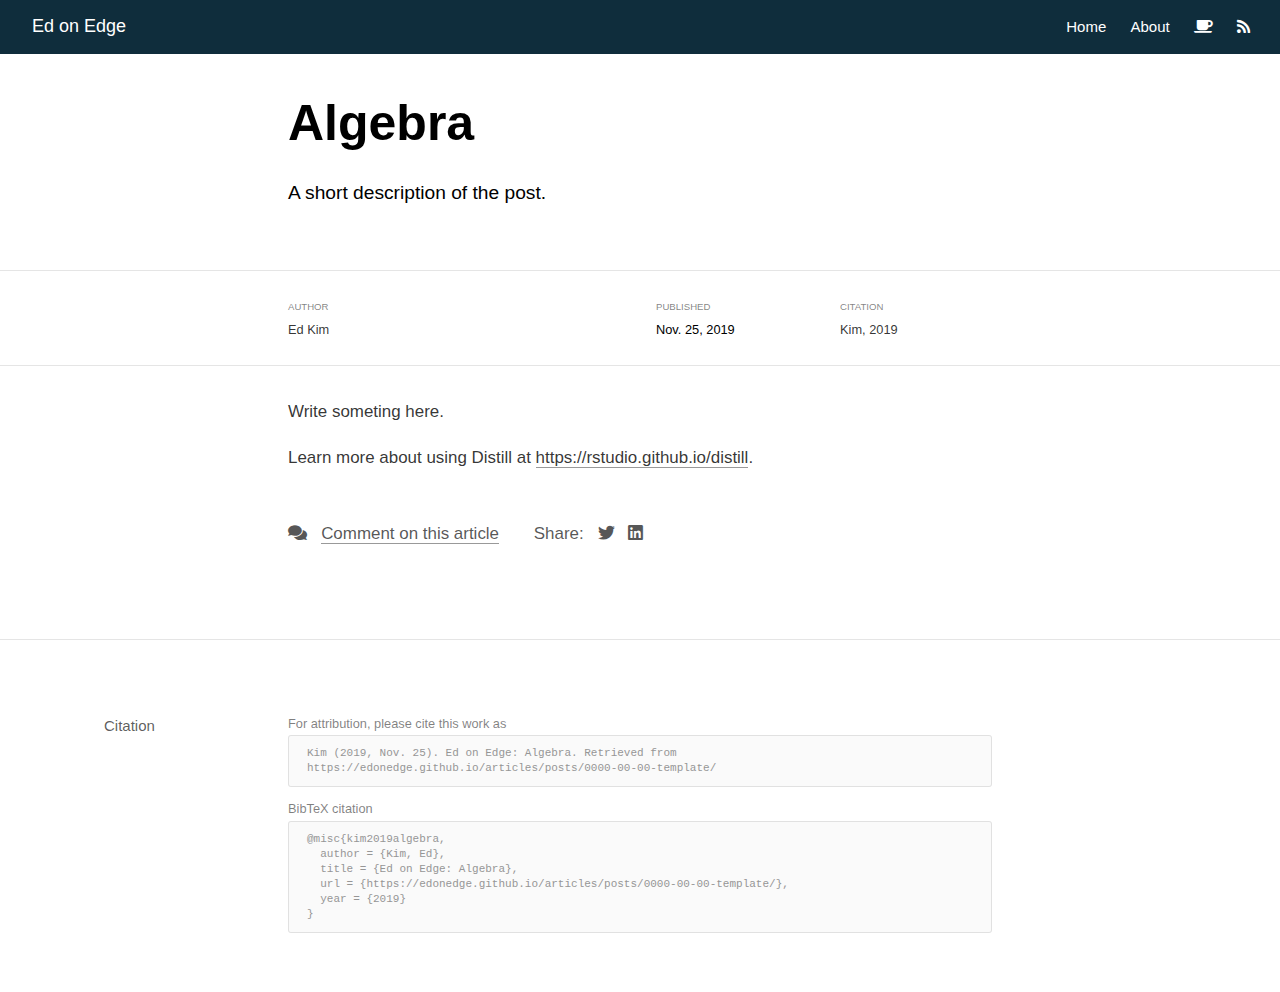
==== docs/posts/0000-00-00-template/index.html @ df7afa2c "initialize" ====
<!DOCTYPE html>

<html xmlns="http://www.w3.org/1999/xhtml" lang="" xml:lang="">

<head>
  <meta charset="utf-8"/>
  <meta name="viewport" content="width=device-width, initial-scale=1"/>
  <meta http-equiv="X-UA-Compatible" content="IE=Edge,chrome=1"/>
  <meta name="generator" content="distill" />

  <style type="text/css">
  /* Hide doc at startup (prevent jankiness while JS renders/transforms) */
  body {
    visibility: hidden;
  }
  </style>

 <!--radix_placeholder_import_source-->
 <!--/radix_placeholder_import_source-->

  <!--radix_placeholder_meta_tags-->
<title>Ed on Edge: Algebra</title>

<meta property="description" itemprop="description" content="A short description of the post."/>

<link rel="canonical" href="https://edonedge.github.io/articles/posts/0000-00-00-template/"/>

<!--  https://schema.org/Article -->
<meta property="article:published" itemprop="datePublished" content="2019-11-25"/>
<meta property="article:created" itemprop="dateCreated" content="2019-11-25"/>
<meta name="article:author" content="Ed Kim"/>

<!--  https://developers.facebook.com/docs/sharing/webmasters#markup -->
<meta property="og:title" content="Ed on Edge: Algebra"/>
<meta property="og:type" content="article"/>
<meta property="og:description" content="A short description of the post."/>
<meta property="og:url" content="https://edonedge.github.io/articles/posts/0000-00-00-template/"/>
<meta property="og:locale" content="en_US"/>
<meta property="og:site_name" content="Ed on Edge"/>

<!--  https://dev.twitter.com/cards/types/summary -->
<meta property="twitter:card" content="summary"/>
<meta property="twitter:title" content="Ed on Edge: Algebra"/>
<meta property="twitter:description" content="A short description of the post."/>
<meta property="twitter:url" content="https://edonedge.github.io/articles/posts/0000-00-00-template/"/>

<!--  https://scholar.google.com/intl/en/scholar/inclusion.html#indexing -->
<meta name="citation_title" content="Ed on Edge: Algebra"/>
<meta name="citation_fulltext_html_url" content="https://edonedge.github.io/articles/posts/0000-00-00-template/"/>
<meta name="citation_online_date" content="2019/11/25"/>
<meta name="citation_publication_date" content="2019/11/25"/>
<meta name="citation_author" content="Ed Kim"/>
<!--/radix_placeholder_meta_tags-->
  <!--radix_placeholder_rmarkdown_metadata-->

<script type="text/json" id="radix-rmarkdown-metadata">
{"type":"list","attributes":{"names":{"type":"character","attributes":{},"value":["title","description","author","date","output","citation_url","canonical_url"]}},"value":[{"type":"character","attributes":{},"value":["Algebra"]},{"type":"character","attributes":{},"value":["A short description of the post."]},{"type":"list","attributes":{},"value":[{"type":"list","attributes":{"names":{"type":"character","attributes":{},"value":["name","url"]}},"value":[{"type":"character","attributes":{},"value":["Ed Kim"]},{"type":"character","attributes":{},"value":["https://edonedge.github.io/"]}]}]},{"type":"character","attributes":{},"value":["11-25-2019"]},{"type":"list","attributes":{"names":{"type":"character","attributes":{},"value":["distill::distill_article"]}},"value":[{"type":"list","attributes":{"names":{"type":"character","attributes":{},"value":["self_contained"]}},"value":[{"type":"logical","attributes":{},"value":[false]}]}]},{"type":"character","attributes":{},"value":["https://edonedge.github.io/articles/posts/0000-00-00-template/"]},{"type":"character","attributes":{},"value":["https://edonedge.github.io/articles/posts/0000-00-00-template/"]}]}
</script>
<!--/radix_placeholder_rmarkdown_metadata-->
  
  <script type="text/json" id="radix-resource-manifest">
  {"type":"character","attributes":{},"value":["template_files/bowser-1.9.3/bowser.min.js","template_files/distill-2.2.21/template.v2.js","template_files/jquery-1.11.3/jquery.min.js","template_files/webcomponents-2.0.0/webcomponents.js"]}
  </script>
  <!--radix_placeholder_navigation_in_header-->

<script type="application/javascript">

  window.headroom_prevent_pin = false;

  window.document.addEventListener("DOMContentLoaded", function (event) {

    // initialize headroom for banner
    var header = $('header').get(0);
    var headerHeight = header.offsetHeight;
    var headroom = new Headroom(header, {
      onPin : function() {
        if (window.headroom_prevent_pin) {
          window.headroom_prevent_pin = false;
          headroom.unpin();
        }
      }
    });
    headroom.init();
    if(window.location.hash)
      headroom.unpin();
    $(header).addClass('headroom--transition');

    // offset scroll location for banner on hash change
    // (see: https://github.com/WickyNilliams/headroom.js/issues/38)
    window.addEventListener("hashchange", function(event) {
      window.scrollTo(0, window.pageYOffset - (headerHeight + 25));
    });

    // responsive menu
    $('.distill-site-header').each(function(i, val) {
      var topnav = $(this);
      var toggle = topnav.find('.nav-toggle');
      toggle.on('click', function() {
        topnav.toggleClass('responsive');
      });
    });

    // nav dropdowns
    $('.nav-dropbtn').click(function(e) {
      $(this).next('.nav-dropdown-content').toggleClass('nav-dropdown-active');
      $(this).parent().siblings('.nav-dropdown')
         .children('.nav-dropdown-content').removeClass('nav-dropdown-active');
    });
    $("body").click(function(e){
      $('.nav-dropdown-content').removeClass('nav-dropdown-active');
    });
    $(".nav-dropdown").click(function(e){
      e.stopPropagation();
    });
  });
</script>

<style type="text/css">

/* Theme (user-documented overrideables for nav appearance) */

.distill-site-nav {
  color: rgba(255, 255, 255, 0.8);
  background-color: #455a64;
  font-size: 15px;
  font-weight: 300;
}

.distill-site-nav a {
  color: inherit;
  text-decoration: none;
}

.distill-site-nav a:hover {
  color: white;
}

@media print {
  .distill-site-nav {
    display: none;
  }
}

.distill-site-header {

}

.distill-site-footer {

}


/* Site Header */

.distill-site-header {
  width: 100%;
  box-sizing: border-box;
  z-index: 3;
}

.distill-site-header .nav-left {
  display: inline-block;
  margin-left: 8px;
}

@media screen and (max-width: 768px) {
  .distill-site-header .nav-left {
    margin-left: 0;
  }
}


.distill-site-header .nav-right {
  float: right;
  margin-right: 8px;
}

.distill-site-header a,
.distill-site-header .title {
  display: inline-block;
  text-align: center;
  padding: 14px 10px 14px 10px;
}

.distill-site-header .title {
  font-size: 18px;
}

.distill-site-header .logo {
  padding: 0;
}

.distill-site-header .logo img {
  display: none;
  max-height: 20px;
  width: auto;
  margin-bottom: -4px;
}

.distill-site-header .nav-image img {
  max-height: 18px;
  width: auto;
  display: inline-block;
  margin-bottom: -3px;
}



@media screen and (min-width: 1000px) {
  .distill-site-header .logo img {
    display: inline-block;
  }
  .distill-site-header .nav-left {
    margin-left: 20px;
  }
  .distill-site-header .nav-right {
    margin-right: 20px;
  }
  .distill-site-header .title {
    padding-left: 12px;
  }
}


.distill-site-header .nav-toggle {
  display: none;
}

.nav-dropdown {
  display: inline-block;
  position: relative;
}

.nav-dropdown .nav-dropbtn {
  border: none;
  outline: none;
  color: rgba(255, 255, 255, 0.8);
  padding: 16px 10px;
  background-color: transparent;
  font-family: inherit;
  font-size: inherit;
  font-weight: inherit;
  margin: 0;
  margin-top: 1px;
  z-index: 2;
}

.nav-dropdown-content {
  display: none;
  position: absolute;
  background-color: white;
  min-width: 200px;
  border: 1px solid rgba(0,0,0,0.15);
  border-radius: 4px;
  box-shadow: 0px 8px 16px 0px rgba(0,0,0,0.1);
  z-index: 1;
  margin-top: 2px;
  white-space: nowrap;
  padding-top: 4px;
  padding-bottom: 4px;
}

.nav-dropdown-content hr {
  margin-top: 4px;
  margin-bottom: 4px;
  border: none;
  border-bottom: 1px solid rgba(0, 0, 0, 0.1);
}

.nav-dropdown-active {
  display: block;
}

.nav-dropdown-content a, .nav-dropdown-content .nav-dropdown-header {
  color: black;
  padding: 6px 24px;
  text-decoration: none;
  display: block;
  text-align: left;
}

.nav-dropdown-content .nav-dropdown-header {
  display: block;
  padding: 5px 24px;
  padding-bottom: 0;
  text-transform: uppercase;
  font-size: 14px;
  color: #999999;
  white-space: nowrap;
}

.nav-dropdown:hover .nav-dropbtn {
  color: white;
}

.nav-dropdown-content a:hover {
  background-color: #ddd;
  color: black;
}

.nav-right .nav-dropdown-content {
  margin-left: -45%;
  right: 0;
}

@media screen and (max-width: 768px) {
  .distill-site-header a, .distill-site-header .nav-dropdown  {display: none;}
  .distill-site-header a.nav-toggle {
    float: right;
    display: block;
  }
  .distill-site-header .title {
    margin-left: 0;
  }
  .distill-site-header .nav-right {
    margin-right: 0;
  }
  .distill-site-header {
    overflow: hidden;
  }
  .nav-right .nav-dropdown-content {
    margin-left: 0;
  }
}


@media screen and (max-width: 768px) {
  .distill-site-header.responsive {position: relative;}
  .distill-site-header.responsive a.nav-toggle {
    position: absolute;
    right: 0;
    top: 0;
  }
  .distill-site-header.responsive a,
  .distill-site-header.responsive .nav-dropdown {
    display: block;
    text-align: left;
  }
  .distill-site-header.responsive .nav-left,
  .distill-site-header.responsive .nav-right {
    width: 100%;
  }
  .distill-site-header.responsive .nav-dropdown {float: none;}
  .distill-site-header.responsive .nav-dropdown-content {position: relative;}
  .distill-site-header.responsive .nav-dropdown .nav-dropbtn {
    display: block;
    width: 100%;
    text-align: left;
  }
}

/* Site Footer */

.distill-site-footer {
  width: 100%;
  overflow: hidden;
  box-sizing: border-box;
  z-index: 3;
  margin-top: 30px;
  padding-top: 30px;
  padding-bottom: 30px;
  text-align: center;
}

/* Headroom */

d-title {
  padding-top: 6rem;
}

@media print {
  d-title {
    padding-top: 4rem;
  }
}

.headroom {
  z-index: 1000;
  position: fixed;
  top: 0;
  left: 0;
  right: 0;
}

.headroom--transition {
  transition: all .4s ease-in-out;
}

.headroom--unpinned {
  top: -100px;
}

.headroom--pinned {
  top: 0;
}

</style>

<link href="../../site_libs/font-awesome-5.1.0/css/all.css" rel="stylesheet"/>
<link href="../../site_libs/font-awesome-5.1.0/css/v4-shims.css" rel="stylesheet"/>
<script src="../../site_libs/headroom-0.9.4/headroom.min.js"></script>
<!--/radix_placeholder_navigation_in_header-->
  <!--radix_placeholder_distill-->

<style type="text/css">

body {
  background-color: white;
}

.pandoc-table {
  width: 100%;
}

.pandoc-table>caption {
  margin-bottom: 10px;
}

.pandoc-table th:not([align]) {
  text-align: left;
}

.pagedtable-footer {
  font-size: 15px;
}

.html-widget {
  margin-bottom: 2.0em;
}

.l-screen-inset {
  padding-right: 16px;
}

.l-screen .caption {
  margin-left: 10px;
}

.shaded {
  background: rgb(247, 247, 247);
  padding-top: 20px;
  padding-bottom: 20px;
  border-top: 1px solid rgba(0, 0, 0, 0.1);
  border-bottom: 1px solid rgba(0, 0, 0, 0.1);
}

.shaded .html-widget {
  margin-bottom: 0;
  border: 1px solid rgba(0, 0, 0, 0.1);
}

.shaded .shaded-content {
  background: white;
}

.text-output {
  margin-top: 0;
  line-height: 1.5em;
}

.hidden {
  display: none !important;
}

d-article {
  padding-bottom: 30px;
}

d-appendix {
  padding-top: 30px;
}

d-article>p>img {
  width: 100%;
}

d-article iframe {
  border: 1px solid rgba(0, 0, 0, 0.1);
  margin-bottom: 2.0em;
  width: 100%;
}

figure img.external {
  background: white;
  border: 1px solid rgba(0, 0, 0, 0.1);
  box-shadow: 0 1px 8px rgba(0, 0, 0, 0.1);
  padding: 18px;
  box-sizing: border-box;
}

/* CSS for table of contents */

.d-toc {
  color: rgba(0,0,0,0.8);
  font-size: 0.8em;
  line-height: 1em;
}

.d-toc-header {
  font-size: 0.6rem;
  font-weight: 400;
  color: rgba(0, 0, 0, 0.5);
  text-transform: uppercase;
  margin-top: 0;
  margin-bottom: 1.3em;
}

.d-toc a {
  border-bottom: none;
}

.d-toc ul {
  padding-left: 0;
}

.d-toc li>ul {
  padding-top: 0.8em;
  padding-left: 16px;
  margin-bottom: 0.6em;
}

.d-toc ul,
.d-toc li {
  list-style-type: none;
}

.d-toc li {
  margin-bottom: 0.9em;
}

.d-toc-separator {
  margin-top: 20px;
  margin-bottom: 2em;
}

.d-article-with-toc {
  border-top: none;
  padding-top: 0;
}



/* Tweak code blocks (note that this CSS is repeated above in an injection
   into the d-code shadow dom) */

d-code {
  overflow-x: auto !important;
}

pre.d-code code.d-code {
  padding-left: 10px;
  font-size: 12px;
  border-left: 2px solid rgba(0,0,0,0.1);
}

pre.text-output {

  font-size: 12px;
  color: black;
  background: none;
  font-family: Consolas, Monaco, 'Andale Mono', 'Ubuntu Mono', monospace;
  text-align: left;
  white-space: pre;
  word-spacing: normal;
  word-break: normal;
  word-wrap: normal;
  line-height: 1.5;

  -moz-tab-size: 4;
  -o-tab-size: 4;
  tab-size: 4;

  -webkit-hyphens: none;
  -moz-hyphens: none;
  -ms-hyphens: none;
  hyphens: none;
}

@media(min-width: 768px) {

d-code {
  overflow-x: visible !important;
}

pre.d-code code.d-code  {
    padding-left: 18px;
    font-size: 14px;
}
pre.text-output {
  font-size: 14px;
}
}

/* Figure */

.figure {
  position: relative;
  margin-bottom: 2.5em;
  margin-top: 1.5em;
}

.figure img {
  width: 100%;
}

.figure .caption {
  color: rgba(0, 0, 0, 0.6);
  font-size: 12px;
  line-height: 1.5em;
}

.figure img.external {
  background: white;
  border: 1px solid rgba(0, 0, 0, 0.1);
  box-shadow: 0 1px 8px rgba(0, 0, 0, 0.1);
  padding: 18px;
  box-sizing: border-box;
}

.figure .caption a {
  color: rgba(0, 0, 0, 0.6);
}

.figure .caption b,
.figure .caption strong, {
  font-weight: 600;
  color: rgba(0, 0, 0, 1.0);
}



/* Tweak 1000px media break to show more text */

@media(min-width: 1000px) {
  .base-grid,
  distill-header,
  d-title,
  d-abstract,
  d-article,
  d-appendix,
  distill-appendix,
  d-byline,
  d-footnote-list,
  d-citation-list,
  distill-footer {
    grid-template-columns: [screen-start] 1fr [page-start kicker-start] 80px [middle-start] 50px [text-start kicker-end] 65px 65px 65px 65px 65px 65px 65px 65px [text-end gutter-start] 65px [middle-end] 65px [page-end gutter-end] 1fr [screen-end];
    grid-column-gap: 16px;
  }

  .grid {
    grid-column-gap: 16px;
  }

  d-article {
    font-size: 1.06rem;
    line-height: 1.7em;
  }
  figure .caption, .figure .caption, figure figcaption {
    font-size: 13px;
  }
}

@media(min-width: 1180px) {
  .base-grid,
  distill-header,
  d-title,
  d-abstract,
  d-article,
  d-appendix,
  distill-appendix,
  d-byline,
  d-footnote-list,
  d-citation-list,
  distill-footer {
    grid-template-columns: [screen-start] 1fr [page-start kicker-start] 60px [middle-start] 60px [text-start kicker-end] 60px 60px 60px 60px 60px 60px 60px 60px [text-end gutter-start] 60px [middle-end] 60px [page-end gutter-end] 1fr [screen-end];
    grid-column-gap: 32px;
  }

  .grid {
    grid-column-gap: 32px;
  }
}


/* Get the citation styles for the appendix (not auto-injected on render since
   we do our own rendering of the citation appendix) */

d-appendix .citation-appendix,
.d-appendix .citation-appendix {
  font-size: 11px;
  line-height: 15px;
  border-left: 1px solid rgba(0, 0, 0, 0.1);
  padding-left: 18px;
  border: 1px solid rgba(0,0,0,0.1);
  background: rgba(0, 0, 0, 0.02);
  padding: 10px 18px;
  border-radius: 3px;
  color: rgba(150, 150, 150, 1);
  overflow: hidden;
  margin-top: -12px;
  white-space: pre-wrap;
  word-wrap: break-word;
}


/* Social footer */

.social_footer {
  margin-top: 30px;
  margin-bottom: 0;
  color: rgba(0,0,0,0.67);
}

.disqus-comments {
  margin-right: 30px;
}

.disqus-comment-count {
  border-bottom: 1px solid rgba(0, 0, 0, 0.4);
  cursor: pointer;
}

#disqus_thread {
  margin-top: 30px;
}

.article-sharing a {
  border-bottom: none;
  margin-right: 8px;
}

.article-sharing a:hover {
  border-bottom: none;
}

.sidebar-section.subscribe {
  font-size: 12px;
  line-height: 1.6em;
}

.subscribe p {
  margin-bottom: 0.5em;
}


.article-footer .subscribe {
  font-size: 15px;
  margin-top: 45px;
}


/* Improve display for browsers without grid (IE/Edge <= 15) */

.downlevel {
  line-height: 1.6em;
  font-family: -apple-system, BlinkMacSystemFont, "Segoe UI", Roboto, Oxygen, Ubuntu, Cantarell, "Fira Sans", "Droid Sans", "Helvetica Neue", Arial, sans-serif;
  margin: 0;
}

.downlevel .d-title {
  padding-top: 6rem;
  padding-bottom: 1.5rem;
}

.downlevel .d-title h1 {
  font-size: 50px;
  font-weight: 700;
  line-height: 1.1em;
  margin: 0 0 0.5rem;
}

.downlevel .d-title p {
  font-weight: 300;
  font-size: 1.2rem;
  line-height: 1.55em;
  margin-top: 0;
}

.downlevel .d-byline {
  padding-top: 0.8em;
  padding-bottom: 0.8em;
  font-size: 0.8rem;
  line-height: 1.8em;
}

.downlevel .section-separator {
  border: none;
  border-top: 1px solid rgba(0, 0, 0, 0.1);
}

.downlevel .d-article {
  font-size: 1.06rem;
  line-height: 1.7em;
  padding-top: 1rem;
  padding-bottom: 2rem;
}


.downlevel .d-appendix {
  padding-left: 0;
  padding-right: 0;
  max-width: none;
  font-size: 0.8em;
  line-height: 1.7em;
  margin-bottom: 0;
  color: rgba(0,0,0,0.5);
  padding-top: 40px;
  padding-bottom: 48px;
}

.downlevel .footnotes ol {
  padding-left: 13px;
}

.downlevel .base-grid,
.downlevel .distill-header,
.downlevel .d-title,
.downlevel .d-abstract,
.downlevel .d-article,
.downlevel .d-appendix,
.downlevel .distill-appendix,
.downlevel .d-byline,
.downlevel .d-footnote-list,
.downlevel .d-citation-list,
.downlevel .distill-footer,
.downlevel .appendix-bottom,
.downlevel .posts-container {
  padding-left: 40px;
  padding-right: 40px;
}

@media(min-width: 768px) {
  .downlevel .base-grid,
  .downlevel .distill-header,
  .downlevel .d-title,
  .downlevel .d-abstract,
  .downlevel .d-article,
  .downlevel .d-appendix,
  .downlevel .distill-appendix,
  .downlevel .d-byline,
  .downlevel .d-footnote-list,
  .downlevel .d-citation-list,
  .downlevel .distill-footer,
  .downlevel .appendix-bottom,
  .downlevel .posts-container {
  padding-left: 150px;
  padding-right: 150px;
  max-width: 900px;
}
}

.downlevel pre code {
  display: block;
  border-left: 2px solid rgba(0, 0, 0, .1);
  padding: 0 0 0 20px;
  font-size: 14px;
}

.downlevel code, .downlevel pre {
  color: black;
  background: none;
  font-family: Consolas, Monaco, 'Andale Mono', 'Ubuntu Mono', monospace;
  text-align: left;
  white-space: pre;
  word-spacing: normal;
  word-break: normal;
  word-wrap: normal;
  line-height: 1.5;

  -moz-tab-size: 4;
  -o-tab-size: 4;
  tab-size: 4;

  -webkit-hyphens: none;
  -moz-hyphens: none;
  -ms-hyphens: none;
  hyphens: none;
}

</style>

<script type="application/javascript">

function is_downlevel_browser() {
  if (bowser.isUnsupportedBrowser({ msie: "12", msedge: "16"},
                                 window.navigator.userAgent)) {
    return true;
  } else {
    return window.load_distill_framework === undefined;
  }
}

// show body when load is complete
function on_load_complete() {

  // set body to visible
  document.body.style.visibility = 'visible';

  // force redraw for leaflet widgets
  if (window.HTMLWidgets) {
    var maps = window.HTMLWidgets.findAll(".leaflet");
    $.each(maps, function(i, el) {
      var map = this.getMap();
      map.invalidateSize();
      map.eachLayer(function(layer) {
        if (layer instanceof L.TileLayer)
          layer.redraw();
      });
    });
  }

  // trigger 'shown' so htmlwidgets resize
  $('d-article').trigger('shown');
}

function init_distill() {

  init_common();

  // create front matter
  var front_matter = $('<d-front-matter></d-front-matter>');
  $('#distill-front-matter').wrap(front_matter);

  // create d-title
  $('.d-title').changeElementType('d-title');

  // create d-byline
  var byline = $('<d-byline></d-byline>');
  $('.d-byline').replaceWith(byline);

  // create d-article
  var article = $('<d-article></d-article>');
  $('.d-article').wrap(article).children().unwrap();

  // move posts container into article
  $('.posts-container').appendTo($('d-article'));

  // create d-appendix
  $('.d-appendix').changeElementType('d-appendix');

  // create d-bibliography
  var bibliography = $('<d-bibliography></d-bibliography>');
  $('#distill-bibliography').wrap(bibliography);

  // flag indicating that we have appendix items
  var appendix = $('.appendix-bottom').children('h3').length > 0;

  // replace citations with <d-cite>
  $('.citation').each(function(i, val) {
    appendix = true;
    var cites = $(this).attr('data-cites').split(" ");
    var dt_cite = $('<d-cite></d-cite>');
    dt_cite.attr('key', cites.join());
    $(this).replaceWith(dt_cite);
  });
  // remove refs
  $('#refs').remove();

  // replace footnotes with <d-footnote>
  $('.footnote-ref').each(function(i, val) {
    appendix = true;
    var href = $(this).attr('href');
    var id = href.replace('#', '');
    var fn = $('#' + id);
    var fn_p = $('#' + id + '>p');
    fn_p.find('.footnote-back').remove();
    var text = fn_p.html();
    var dtfn = $('<d-footnote></d-footnote>');
    dtfn.html(text);
    $(this).replaceWith(dtfn);
  });
  // remove footnotes
  $('.footnotes').remove();

  $('h1.appendix, h2.appendix').each(function(i, val) {
    $(this).changeElementType('h3');
  });
  $('h3.appendix').each(function(i, val) {
    var id = $(this).attr('id');
    $('.d-toc a[href="#' + id + '"]').parent().remove();
    appendix = true;
    $(this).nextUntil($('h1, h2, h3')).addBack().appendTo($('d-appendix'));
  });

  // show d-appendix if we have appendix content
  $("d-appendix").css('display', appendix ? 'grid' : 'none');

  // replace code blocks with d-code
  $('pre>code').each(function(i, val) {
    var code = $(this);
    var pre = code.parent();
    var clz = "";
    var language = pre.attr('class');
    if (language) {
      // map unknown languages to "clike" (without this they just dissapear)
      if ($.inArray(language, ["bash", "clike", "css", "go", "html",
                               "javascript", "js", "julia", "lua", "markdown",
                               "markup", "mathml", "python", "svg", "xml"]) == -1)
        language = "clike";
      language = ' language="' + language + '"';
      var dt_code = $('<d-code block' + language + clz + '></d-code>');
      dt_code.text(code.text());
      pre.replaceWith(dt_code);
    } else {
      code.addClass('text-output').unwrap().changeElementType('pre');
    }
  });

  // localize layout chunks to just output
  $('.layout-chunk').each(function(i, val) {

    // capture layout
    var layout = $(this).attr('data-layout');

    // apply layout to markdown level block elements
    var elements = $(this).children().not('d-code, pre.text-output, script');
    elements.each(function(i, el) {
      var layout_div = $('<div class="' + layout + '"></div>');
      if (layout_div.hasClass('shaded')) {
        var shaded_content = $('<div class="shaded-content"></div>');
        $(this).wrap(shaded_content);
        $(this).parent().wrap(layout_div);
      } else {
        $(this).wrap(layout_div);
      }
    });


    // unwrap the layout-chunk div
    $(this).children().unwrap();
  });

  // load distill framework
  load_distill_framework();

  // wait for window.distillRunlevel == 4 to do post processing
  function distill_post_process() {

    if (!window.distillRunlevel || window.distillRunlevel < 4)
      return;

    // hide author/affiliations entirely if we have no authors
    var front_matter = JSON.parse($("#distill-front-matter").html());
    var have_authors = front_matter.authors && front_matter.authors.length > 0;
    if (!have_authors)
      $('d-byline').addClass('hidden');

    // table of contents
    if (have_authors) // adjust border if we are in authors
      $('.d-toc').parent().addClass('d-article-with-toc');

    // strip links that point to #
    $('.authors-affiliations').find('a[href="#"]').removeAttr('href');

    // hide elements of author/affiliations grid that have no value
    function hide_byline_column(caption) {
      $('d-byline').find('h3:contains("' + caption + '")').parent().css('visibility', 'hidden');
    }

    // affiliations
    var have_affiliations = false;
    for (var i = 0; i<front_matter.authors.length; ++i) {
      var author = front_matter.authors[i];
      if (author.affiliation !== "&nbsp;") {
        have_affiliations = true;
        break;
      }
    }
    if (!have_affiliations)
      $('d-byline').find('h3:contains("Affiliations")').css('visibility', 'hidden');

    // published date
    if (!front_matter.publishedDate)
      hide_byline_column("Published");

    // document object identifier
    var doi = $('d-byline').find('h3:contains("DOI")');
    var doi_p = doi.next().empty();
    if (!front_matter.doi) {
      // if we have a citation and valid citationText then link to that
      if ($('#citation').length > 0 && front_matter.citationText) {
        doi.html('Citation');
        $('<a href="#citation"></a>')
          .text(front_matter.citationText)
          .appendTo(doi_p);
      } else {
        hide_byline_column("DOI");
      }
    } else {
      $('<a></a>')
         .attr('href', "https://doi.org/" + front_matter.doi)
         .html(front_matter.doi)
         .appendTo(doi_p);
    }

     // change plural form of authors/affiliations
    if (front_matter.authors.length === 1) {
      var grid = $('.authors-affiliations');
      grid.children('h3:contains("Authors")').text('Author');
      grid.children('h3:contains("Affiliations")').text('Affiliation');
    }

    // inject pre code styles (can't do this with a global stylesheet b/c a shadow root is used)
    $('d-code').each(function(i, val) {
      var style = document.createElement('style');
      style.innerHTML = 'pre code { padding-left: 10px; font-size: 12px; border-left: 2px solid rgba(0,0,0,0.1); } ' +
                        '@media(min-width: 768px) { pre code { padding-left: 18px; font-size: 14px; } }';
      if (this.shadowRoot)
        this.shadowRoot.appendChild(style);
    });

    // move appendix-bottom entries to the bottom
    $('.appendix-bottom').appendTo('d-appendix').children().unwrap();
    $('.appendix-bottom').remove();

    // clear polling timer
    clearInterval(tid);

    // show body now that everything is ready
    on_load_complete();
  }

  var tid = setInterval(distill_post_process, 50);
  distill_post_process();

}

function init_downlevel() {

  init_common();

   // insert hr after d-title
  $('.d-title').after($('<hr class="section-separator"/>'));

  // check if we have authors
  var front_matter = JSON.parse($("#distill-front-matter").html());
  var have_authors = front_matter.authors && front_matter.authors.length > 0;

  // manage byline/border
  if (!have_authors)
    $('.d-byline').remove();
  $('.d-byline').after($('<hr class="section-separator"/>'));
  $('.d-byline a').remove();

  // remove toc
  $('.d-toc-header').remove();
  $('.d-toc').remove();
  $('.d-toc-separator').remove();

  // move appendix elements
  $('h1.appendix, h2.appendix').each(function(i, val) {
    $(this).changeElementType('h3');
  });
  $('h3.appendix').each(function(i, val) {
    $(this).nextUntil($('h1, h2, h3')).addBack().appendTo($('.d-appendix'));
  });


  // inject headers into references and footnotes
  var refs_header = $('<h3></h3>');
  refs_header.text('References');
  $('#refs').prepend(refs_header);

  var footnotes_header = $('<h3></h3');
  footnotes_header.text('Footnotes');
  $('.footnotes').children('hr').first().replaceWith(footnotes_header);

  // move appendix-bottom entries to the bottom
  $('.appendix-bottom').appendTo('.d-appendix').children().unwrap();
  $('.appendix-bottom').remove();

  // remove appendix if it's empty
  if ($('.d-appendix').children().length === 0)
    $('.d-appendix').remove();

  // prepend separator above appendix
  $('.d-appendix').before($('<hr class="section-separator" style="clear: both"/>'));

  // trim code
  $('pre>code').each(function(i, val) {
    $(this).html($.trim($(this).html()));
  });

  // move posts-container right before article
  $('.posts-container').insertBefore($('.d-article'));

  $('body').addClass('downlevel');

  on_load_complete();
}


function init_common() {

  // jquery plugin to change element types
  (function($) {
    $.fn.changeElementType = function(newType) {
      var attrs = {};

      $.each(this[0].attributes, function(idx, attr) {
        attrs[attr.nodeName] = attr.nodeValue;
      });

      this.replaceWith(function() {
        return $("<" + newType + "/>", attrs).append($(this).contents());
      });
    };
  })(jQuery);

  // prevent underline for linked images
  $('a > img').parent().css({'border-bottom' : 'none'});

  // mark non-body figures created by knitr chunks as 100% width
  $('.layout-chunk').each(function(i, val) {
    var figures = $(this).find('img, .html-widget');
    if ($(this).attr('data-layout') !== "l-body") {
      figures.css('width', '100%');
    } else {
      figures.css('max-width', '100%');
      figures.filter("[width]").each(function(i, val) {
        var fig = $(this);
        fig.css('width', fig.attr('width') + 'px');
      });

    }
  });

  // auto-append index.html to post-preview links in file: protocol
  // and in rstudio ide preview
  $('.post-preview').each(function(i, val) {
    if (window.location.protocol === "file:")
      $(this).attr('href', $(this).attr('href') + "index.html");
  });

  // get rid of index.html references in header
  if (window.location.protocol !== "file:") {
    $('.distill-site-header a[href]').each(function(i,val) {
      $(this).attr('href', $(this).attr('href').replace("index.html", "./"));
    });
  }

  // add class to pandoc style tables
  $('tr.header').parent('thead').parent('table').addClass('pandoc-table');
  $('.kable-table').children('table').addClass('pandoc-table');

  // add figcaption style to table captions
  $('caption').parent('table').addClass("figcaption");

  // initialize posts list
  if (window.init_posts_list)
    window.init_posts_list();

  // implmement disqus comment link
  $('.disqus-comment-count').click(function() {
    window.headroom_prevent_pin = true;
    $('#disqus_thread').toggleClass('hidden');
    if (!$('#disqus_thread').hasClass('hidden')) {
      var offset = $(this).offset();
      $(window).resize();
      $('html, body').animate({
        scrollTop: offset.top - 35
      });
    }
  });
}

document.addEventListener('DOMContentLoaded', function() {
  if (is_downlevel_browser())
    init_downlevel();
  else
    window.addEventListener('WebComponentsReady', init_distill);
});

</script>

<!--/radix_placeholder_distill-->
  <script src="../../site_libs/jquery-1.11.3/jquery.min.js"></script>
  <script src="../../site_libs/bowser-1.9.3/bowser.min.js"></script>
  <script src="../../site_libs/webcomponents-2.0.0/webcomponents.js"></script>
  <script src="../../site_libs/distill-2.2.21/template.v2.js"></script>
  <!--radix_placeholder_site_in_header-->
<style type="text/css">
.distill-site-nav {
  background-color: rgb(15, 45, 60);
}

.distill-site-nav a {
  color: #FFFFFF;
}

.distill-site-nav a:hover {
  text-shadow: 0px 0px 2px #FFFFFF;
}
</style>
<!--/radix_placeholder_site_in_header-->


</head>

<body>

<!--radix_placeholder_front_matter-->

<script id="distill-front-matter" type="text/json">
{"title":"Algebra","description":"A short description of the post.","authors":[{"author":"Ed Kim","authorURL":"https://edonedge.github.io/","affiliation":"&nbsp;","affiliationURL":"#"}],"publishedDate":"2019-11-25T00:00:00.000-08:00","citationText":"Kim, 2019"}
</script>

<!--/radix_placeholder_front_matter-->
<!--radix_placeholder_navigation_before_body-->
<header class="header header--fixed" role="banner">
<nav class="distill-site-nav distill-site-header">
<div class="nav-left">
<a href="../../index.html" class="title">Ed on Edge</a>
</div>
<div class="nav-right">
<a href="../../index.html">Home</a>
<a href="../../about.html">About</a>
<a href="../../#">
<i class="fa fa-coffee"></i>
</a>
<a href="../../index.xml">
<i class="fa fa-rss"></i>
</a>
<a href="javascript:void(0);" class="nav-toggle">&#9776;</a>
</div>
</nav>
</header>
<!--/radix_placeholder_navigation_before_body-->
<!--radix_placeholder_site_before_body-->
<!--/radix_placeholder_site_before_body-->

<div class="d-title">
<h1>Algebra</h1>
<p><p>A short description of the post.</p></p>
</div>

<div class="d-byline">
  Ed Kim <a href="https://edonedge.github.io/" class="uri">https://edonedge.github.io/</a> 
  
<br/>11-25-2019
</div>

<div class="d-article">
<p>Write someting here.</p>
<p>Learn more about using Distill at <a href="https://rstudio.github.io/distill" class="uri">https://rstudio.github.io/distill</a>.</p>
<!--stackedit_data:
eyJoaXN0b3J5IjpbLTE3OTMwMzE2NDRdfQ==
-->
<!--radix_placeholder_article_footer-->
<div class="article-footer">
  <p class="social_footer">
    <span class="disqus-comments">
      <i class="fas fa-comments"></i>
      &nbsp;
      <span class="disqus-comment-count" data-disqus-identifier="posts/0000-00-00-template/">Comment on this article</span>
    </span>
    <span class="article-sharing">
      Share: &nbsp;
      <a href="https://twitter.com/share?text=Algebra&amp;url=https%3A%2F%2Fedonedge.github.io%2Farticles%2Fposts%2F0000-00-00-template%2F">
        <i class="fab fa-twitter"></i>
      </a>
      <a href="https://www.linkedin.com/shareArticle?mini=true&amp;url=https%3A%2F%2Fedonedge.github.io%2Farticles%2Fposts%2F0000-00-00-template%2F&amp;title=Algebra">
        <i class="fab fa-linkedin"></i>
      </a>
    </span>
  </p>
  <script id="dsq-count-scr" src="https://edonedge.disqus.com/count.js" async></script>
  <div id="disqus_thread" class="hidden"></div>
  <script>
var disqus_config = function () {
  this.page.url = 'https://edonedge.github.io/articles/posts/0000-00-00-template/';
  this.page.identifier = 'posts/0000-00-00-template/';
};
(function() {
  var d = document, s = d.createElement('script');
  s.src = 'https://edonedge.disqus.com/embed.js';
  s.setAttribute('data-timestamp', +new Date());
  (d.head || d.body).appendChild(s);
})();
</script>
</div>
<!--/radix_placeholder_article_footer-->
</div>

<div class="d-appendix">
</div>


<!--radix_placeholder_site_after_body-->
<!--/radix_placeholder_site_after_body-->
<!--radix_placeholder_appendices-->
<div class="appendix-bottom">
  <h3 id="citation">Citation</h3>
  <p>For attribution, please cite this work as</p>
  <pre class="citation-appendix short">Kim (2019, Nov. 25). Ed on Edge: Algebra. Retrieved from https://edonedge.github.io/articles/posts/0000-00-00-template/</pre>
  <p>BibTeX citation</p>
  <pre class="citation-appendix long">@misc{kim2019algebra,
  author = {Kim, Ed},
  title = {Ed on Edge: Algebra},
  url = {https://edonedge.github.io/articles/posts/0000-00-00-template/},
  year = {2019}
}</pre>
</div>
<!--/radix_placeholder_appendices-->
<!--radix_placeholder_navigation_after_body-->
<!--/radix_placeholder_navigation_after_body-->

</body>

</html>
---- docs/site_libs/font-awesome-5.1.0/css/all.css ----
/*!
 * Font Awesome Free 5.1.0 by @fontawesome - https://fontawesome.com
 * License - https://fontawesome.com/license (Icons: CC BY 4.0, Fonts: SIL OFL 1.1, Code: MIT License)
 */
.fa,.fab,.fal,.far,.fas{-moz-osx-font-smoothing:grayscale;-webkit-font-smoothing:antialiased;display:inline-block;font-style:normal;font-variant:normal;text-rendering:auto;line-height:1}.fa-lg{font-size:1.33333em;line-height:.75em;vertical-align:-.0667em}.fa-xs{font-size:.75em}.fa-sm{font-size:.875em}.fa-1x{font-size:1em}.fa-2x{font-size:2em}.fa-3x{font-size:3em}.fa-4x{font-size:4em}.fa-5x{font-size:5em}.fa-6x{font-size:6em}.fa-7x{font-size:7em}.fa-8x{font-size:8em}.fa-9x{font-size:9em}.fa-10x{font-size:10em}.fa-fw{text-align:center;width:1.25em}.fa-ul{list-style-type:none;margin-left:2.5em;padding-left:0}.fa-ul>li{position:relative}.fa-li{left:-2em;position:absolute;text-align:center;width:2em;line-height:inherit}.fa-border{border:.08em solid #eee;border-radius:.1em;padding:.2em .25em .15em}.fa-pull-left{float:left}.fa-pull-right{float:right}.fa.fa-pull-left,.fab.fa-pull-left,.fal.fa-pull-left,.far.fa-pull-left,.fas.fa-pull-left{margin-right:.3em}.fa.fa-pull-right,.fab.fa-pull-right,.fal.fa-pull-right,.far.fa-pull-right,.fas.fa-pull-right{margin-left:.3em}.fa-spin{animation:a 2s infinite linear}.fa-pulse{animation:a 1s infinite steps(8)}@keyframes a{0%{transform:rotate(0deg)}to{transform:rotate(1turn)}}.fa-rotate-90{-ms-filter:"progid:DXImageTransform.Microsoft.BasicImage(rotation=1)";transform:rotate(90deg)}.fa-rotate-180{-ms-filter:"progid:DXImageTransform.Microsoft.BasicImage(rotation=2)";transform:rotate(180deg)}.fa-rotate-270{-ms-filter:"progid:DXImageTransform.Microsoft.BasicImage(rotation=3)";transform:rotate(270deg)}.fa-flip-horizontal{-ms-filter:"progid:DXImageTransform.Microsoft.BasicImage(rotation=0, mirror=1)";transform:scaleX(-1)}.fa-flip-vertical{transform:scaleY(-1)}.fa-flip-horizontal.fa-flip-vertical,.fa-flip-vertical{-ms-filter:"progid:DXImageTransform.Microsoft.BasicImage(rotation=2, mirror=1)"}.fa-flip-horizontal.fa-flip-vertical{transform:scale(-1)}:root .fa-flip-horizontal,:root .fa-flip-vertical,:root .fa-rotate-90,:root .fa-rotate-180,:root .fa-rotate-270{-webkit-filter:none;filter:none}.fa-stack{display:inline-block;height:2em;line-height:2em;position:relative;vertical-align:middle;width:2em}.fa-stack-1x,.fa-stack-2x{left:0;position:absolute;text-align:center;width:100%}.fa-stack-1x{line-height:inherit}.fa-stack-2x{font-size:2em}.fa-inverse{color:#fff}.fa-500px:before{content:"\f26e"}.fa-accessible-icon:before{content:"\f368"}.fa-accusoft:before{content:"\f369"}.fa-address-book:before{content:"\f2b9"}.fa-address-card:before{content:"\f2bb"}.fa-adjust:before{content:"\f042"}.fa-adn:before{content:"\f170"}.fa-adversal:before{content:"\f36a"}.fa-affiliatetheme:before{content:"\f36b"}.fa-algolia:before{content:"\f36c"}.fa-align-center:before{content:"\f037"}.fa-align-justify:before{content:"\f039"}.fa-align-left:before{content:"\f036"}.fa-align-right:before{content:"\f038"}.fa-allergies:before{content:"\f461"}.fa-amazon:before{content:"\f270"}.fa-amazon-pay:before{content:"\f42c"}.fa-ambulance:before{content:"\f0f9"}.fa-american-sign-language-interpreting:before{content:"\f2a3"}.fa-amilia:before{content:"\f36d"}.fa-anchor:before{content:"\f13d"}.fa-android:before{content:"\f17b"}.fa-angellist:before{content:"\f209"}.fa-angle-double-down:before{content:"\f103"}.fa-angle-double-left:before{content:"\f100"}.fa-angle-double-right:before{content:"\f101"}.fa-angle-double-up:before{content:"\f102"}.fa-angle-down:before{content:"\f107"}.fa-angle-left:before{content:"\f104"}.fa-angle-right:before{content:"\f105"}.fa-angle-up:before{content:"\f106"}.fa-angry:before{content:"\f556"}.fa-angrycreative:before{content:"\f36e"}.fa-angular:before{content:"\f420"}.fa-app-store:before{content:"\f36f"}.fa-app-store-ios:before{content:"\f370"}.fa-apper:before{content:"\f371"}.fa-apple:before{content:"\f179"}.fa-apple-pay:before{content:"\f415"}.fa-archive:before{content:"\f187"}.fa-archway:before{content:"\f557"}.fa-arrow-alt-circle-down:before{content:"\f358"}.fa-arrow-alt-circle-left:before{content:"\f359"}.fa-arrow-alt-circle-right:before{content:"\f35a"}.fa-arrow-alt-circle-up:before{content:"\f35b"}.fa-arrow-circle-down:before{content:"\f0ab"}.fa-arrow-circle-left:before{content:"\f0a8"}.fa-arrow-circle-right:before{content:"\f0a9"}.fa-arrow-circle-up:before{content:"\f0aa"}.fa-arrow-down:before{content:"\f063"}.fa-arrow-left:before{content:"\f060"}.fa-arrow-right:before{content:"\f061"}.fa-arrow-up:before{content:"\f062"}.fa-arrows-alt:before{content:"\f0b2"}.fa-arrows-alt-h:before{content:"\f337"}.fa-arrows-alt-v:before{content:"\f338"}.fa-assistive-listening-systems:before{content:"\f2a2"}.fa-asterisk:before{content:"\f069"}.fa-asymmetrik:before{content:"\f372"}.fa-at:before{content:"\f1fa"}.fa-atlas:before{content:"\f558"}.fa-audible:before{content:"\f373"}.fa-audio-description:before{content:"\f29e"}.fa-autoprefixer:before{content:"\f41c"}.fa-avianex:before{content:"\f374"}.fa-aviato:before{content:"\f421"}.fa-award:before{content:"\f559"}.fa-aws:before{content:"\f375"}.fa-backspace:before{content:"\f55a"}.fa-backward:before{content:"\f04a"}.fa-balance-scale:before{content:"\f24e"}.fa-ban:before{content:"\f05e"}.fa-band-aid:before{content:"\f462"}.fa-bandcamp:before{content:"\f2d5"}.fa-barcode:before{content:"\f02a"}.fa-bars:before{content:"\f0c9"}.fa-baseball-ball:before{content:"\f433"}.fa-basketball-ball:before{content:"\f434"}.fa-bath:before{content:"\f2cd"}.fa-battery-empty:before{content:"\f244"}.fa-battery-full:before{content:"\f240"}.fa-battery-half:before{content:"\f242"}.fa-battery-quarter:before{content:"\f243"}.fa-battery-three-quarters:before{content:"\f241"}.fa-bed:before{content:"\f236"}.fa-beer:before{content:"\f0fc"}.fa-behance:before{content:"\f1b4"}.fa-behance-square:before{content:"\f1b5"}.fa-bell:before{content:"\f0f3"}.fa-bell-slash:before{content:"\f1f6"}.fa-bezier-curve:before{content:"\f55b"}.fa-bicycle:before{content:"\f206"}.fa-bimobject:before{content:"\f378"}.fa-binoculars:before{content:"\f1e5"}.fa-birthday-cake:before{content:"\f1fd"}.fa-bitbucket:before{content:"\f171"}.fa-bitcoin:before{content:"\f379"}.fa-bity:before{content:"\f37a"}.fa-black-tie:before{content:"\f27e"}.fa-blackberry:before{content:"\f37b"}.fa-blender:before{content:"\f517"}.fa-blind:before{content:"\f29d"}.fa-blogger:before{content:"\f37c"}.fa-blogger-b:before{content:"\f37d"}.fa-bluetooth:before{content:"\f293"}.fa-bluetooth-b:before{content:"\f294"}.fa-bold:before{content:"\f032"}.fa-bolt:before{content:"\f0e7"}.fa-bomb:before{content:"\f1e2"}.fa-bong:before{content:"\f55c"}.fa-book:before{content:"\f02d"}.fa-book-open:before{content:"\f518"}.fa-bookmark:before{content:"\f02e"}.fa-bowling-ball:before{content:"\f436"}.fa-box:before{content:"\f466"}.fa-box-open:before{content:"\f49e"}.fa-boxes:before{content:"\f468"}.fa-braille:before{content:"\f2a1"}.fa-briefcase:before{content:"\f0b1"}.fa-briefcase-medical:before{content:"\f469"}.fa-broadcast-tower:before{content:"\f519"}.fa-broom:before{content:"\f51a"}.fa-brush:before{content:"\f55d"}.fa-btc:before{content:"\f15a"}.fa-bug:before{content:"\f188"}.fa-building:before{content:"\f1ad"}.fa-bullhorn:before{content:"\f0a1"}.fa-bullseye:before{content:"\f140"}.fa-burn:before{content:"\f46a"}.fa-buromobelexperte:before{content:"\f37f"}.fa-bus:before{content:"\f207"}.fa-bus-alt:before{content:"\f55e"}.fa-buysellads:before{content:"\f20d"}.fa-calculator:before{content:"\f1ec"}.fa-calendar:before{content:"\f133"}.fa-calendar-alt:before{content:"\f073"}.fa-calendar-check:before{content:"\f274"}.fa-calendar-minus:before{content:"\f272"}.fa-calendar-plus:before{content:"\f271"}.fa-calendar-times:before{content:"\f273"}.fa-camera:before{content:"\f030"}.fa-camera-retro:before{content:"\f083"}.fa-cannabis:before{content:"\f55f"}.fa-capsules:before{content:"\f46b"}.fa-car:before{content:"\f1b9"}.fa-caret-down:before{content:"\f0d7"}.fa-caret-left:before{content:"\f0d9"}.fa-caret-right:before{content:"\f0da"}.fa-caret-square-down:before{content:"\f150"}.fa-caret-square-left:before{content:"\f191"}.fa-caret-square-right:before{content:"\f152"}.fa-caret-square-up:before{content:"\f151"}.fa-caret-up:before{content:"\f0d8"}.fa-cart-arrow-down:before{content:"\f218"}.fa-cart-plus:before{content:"\f217"}.fa-cc-amazon-pay:before{content:"\f42d"}.fa-cc-amex:before{content:"\f1f3"}.fa-cc-apple-pay:before{content:"\f416"}.fa-cc-diners-club:before{content:"\f24c"}.fa-cc-discover:before{content:"\f1f2"}.fa-cc-jcb:before{content:"\f24b"}.fa-cc-mastercard:before{content:"\f1f1"}.fa-cc-paypal:before{content:"\f1f4"}.fa-cc-stripe:before{content:"\f1f5"}.fa-cc-visa:before{content:"\f1f0"}.fa-centercode:before{content:"\f380"}.fa-certificate:before{content:"\f0a3"}.fa-chalkboard:before{content:"\f51b"}.fa-chalkboard-teacher:before{content:"\f51c"}.fa-chart-area:before{content:"\f1fe"}.fa-chart-bar:before{content:"\f080"}.fa-chart-line:before{content:"\f201"}.fa-chart-pie:before{content:"\f200"}.fa-check:before{content:"\f00c"}.fa-check-circle:before{content:"\f058"}.fa-check-double:before{content:"\f560"}.fa-check-square:before{content:"\f14a"}.fa-chess:before{content:"\f439"}.fa-chess-bishop:before{content:"\f43a"}.fa-chess-board:before{content:"\f43c"}.fa-chess-king:before{content:"\f43f"}.fa-chess-knight:before{content:"\f441"}.fa-chess-pawn:before{content:"\f443"}.fa-chess-queen:before{content:"\f445"}.fa-chess-rook:before{content:"\f447"}.fa-chevron-circle-down:before{content:"\f13a"}.fa-chevron-circle-left:before{content:"\f137"}.fa-chevron-circle-right:before{content:"\f138"}.fa-chevron-circle-up:before{content:"\f139"}.fa-chevron-down:before{content:"\f078"}.fa-chevron-left:before{content:"\f053"}.fa-chevron-right:before{content:"\f054"}.fa-chevron-up:before{content:"\f077"}.fa-child:before{content:"\f1ae"}.fa-chrome:before{content:"\f268"}.fa-church:before{content:"\f51d"}.fa-circle:before{content:"\f111"}.fa-circle-notch:before{content:"\f1ce"}.fa-clipboard:before{content:"\f328"}.fa-clipboard-check:before{content:"\f46c"}.fa-clipboard-list:before{content:"\f46d"}.fa-clock:before{content:"\f017"}.fa-clone:before{content:"\f24d"}.fa-closed-captioning:before{content:"\f20a"}.fa-cloud:before{content:"\f0c2"}.fa-cloud-download-alt:before{content:"\f381"}.fa-cloud-upload-alt:before{content:"\f382"}.fa-cloudscale:before{content:"\f383"}.fa-cloudsmith:before{content:"\f384"}.fa-cloudversify:before{content:"\f385"}.fa-cocktail:before{content:"\f561"}.fa-code:before{content:"\f121"}.fa-code-branch:before{content:"\f126"}.fa-codepen:before{content:"\f1cb"}.fa-codiepie:before{content:"\f284"}.fa-coffee:before{content:"\f0f4"}.fa-cog:before{content:"\f013"}.fa-cogs:before{content:"\f085"}.fa-coins:before{content:"\f51e"}.fa-columns:before{content:"\f0db"}.fa-comment:before{content:"\f075"}.fa-comment-alt:before{content:"\f27a"}.fa-comment-dots:before{content:"\f4ad"}.fa-comment-slash:before{content:"\f4b3"}.fa-comments:before{content:"\f086"}.fa-compact-disc:before{content:"\f51f"}.fa-compass:before{content:"\f14e"}.fa-compress:before{content:"\f066"}.fa-concierge-bell:before{content:"\f562"}.fa-connectdevelop:before{content:"\f20e"}.fa-contao:before{content:"\f26d"}.fa-cookie:before{content:"\f563"}.fa-cookie-bite:before{content:"\f564"}.fa-copy:before{content:"\f0c5"}.fa-copyright:before{content:"\f1f9"}.fa-couch:before{content:"\f4b8"}.fa-cpanel:before{content:"\f388"}.fa-creative-commons:before{content:"\f25e"}.fa-creative-commons-by:before{content:"\f4e7"}.fa-creative-commons-nc:before{content:"\f4e8"}.fa-creative-commons-nc-eu:before{content:"\f4e9"}.fa-creative-commons-nc-jp:before{content:"\f4ea"}.fa-creative-commons-nd:before{content:"\f4eb"}.fa-creative-commons-pd:before{content:"\f4ec"}.fa-creative-commons-pd-alt:before{content:"\f4ed"}.fa-creative-commons-remix:before{content:"\f4ee"}.fa-creative-commons-sa:before{content:"\f4ef"}.fa-creative-commons-sampling:before{content:"\f4f0"}.fa-creative-commons-sampling-plus:before{content:"\f4f1"}.fa-creative-commons-share:before{content:"\f4f2"}.fa-credit-card:before{content:"\f09d"}.fa-crop:before{content:"\f125"}.fa-crop-alt:before{content:"\f565"}.fa-crosshairs:before{content:"\f05b"}.fa-crow:before{content:"\f520"}.fa-crown:before{content:"\f521"}.fa-css3:before{content:"\f13c"}.fa-css3-alt:before{content:"\f38b"}.fa-cube:before{content:"\f1b2"}.fa-cubes:before{content:"\f1b3"}.fa-cut:before{content:"\f0c4"}.fa-cuttlefish:before{content:"\f38c"}.fa-d-and-d:before{content:"\f38d"}.fa-dashcube:before{content:"\f210"}.fa-database:before{content:"\f1c0"}.fa-deaf:before{content:"\f2a4"}.fa-delicious:before{content:"\f1a5"}.fa-deploydog:before{content:"\f38e"}.fa-deskpro:before{content:"\f38f"}.fa-desktop:before{content:"\f108"}.fa-deviantart:before{content:"\f1bd"}.fa-diagnoses:before{content:"\f470"}.fa-dice:before{content:"\f522"}.fa-dice-five:before{content:"\f523"}.fa-dice-four:before{content:"\f524"}.fa-dice-one:before{content:"\f525"}.fa-dice-six:before{content:"\f526"}.fa-dice-three:before{content:"\f527"}.fa-dice-two:before{content:"\f528"}.fa-digg:before{content:"\f1a6"}.fa-digital-ocean:before{content:"\f391"}.fa-digital-tachograph:before{content:"\f566"}.fa-discord:before{content:"\f392"}.fa-discourse:before{content:"\f393"}.fa-divide:before{content:"\f529"}.fa-dizzy:before{content:"\f567"}.fa-dna:before{content:"\f471"}.fa-dochub:before{content:"\f394"}.fa-docker:before{content:"\f395"}.fa-dollar-sign:before{content:"\f155"}.fa-dolly:before{content:"\f472"}.fa-dolly-flatbed:before{content:"\f474"}.fa-donate:before{content:"\f4b9"}.fa-door-closed:before{content:"\f52a"}.fa-door-open:before{content:"\f52b"}.fa-dot-circle:before{content:"\f192"}.fa-dove:before{content:"\f4ba"}.fa-download:before{content:"\f019"}.fa-draft2digital:before{content:"\f396"}.fa-drafting-compass:before{content:"\f568"}.fa-dribbble:before{content:"\f17d"}.fa-dribbble-square:before{content:"\f397"}.fa-dropbox:before{content:"\f16b"}.fa-drum:before{content:"\f569"}.fa-drum-steelpan:before{content:"\f56a"}.fa-drupal:before{content:"\f1a9"}.fa-dumbbell:before{content:"\f44b"}.fa-dyalog:before{content:"\f399"}.fa-earlybirds:before{content:"\f39a"}.fa-ebay:before{content:"\f4f4"}.fa-edge:before{content:"\f282"}.fa-edit:before{content:"\f044"}.fa-eject:before{content:"\f052"}.fa-elementor:before{content:"\f430"}.fa-ellipsis-h:before{content:"\f141"}.fa-ellipsis-v:before{content:"\f142"}.fa-ember:before{content:"\f423"}.fa-empire:before{content:"\f1d1"}.fa-envelope:before{content:"\f0e0"}.fa-envelope-open:before{content:"\f2b6"}.fa-envelope-square:before{content:"\f199"}.fa-envira:before{content:"\f299"}.fa-equals:before{content:"\f52c"}.fa-eraser:before{content:"\f12d"}.fa-erlang:before{content:"\f39d"}.fa-ethereum:before{content:"\f42e"}.fa-etsy:before{content:"\f2d7"}.fa-euro-sign:before{content:"\f153"}.fa-exchange-alt:before{content:"\f362"}.fa-exclamation:before{content:"\f12a"}.fa-exclamation-circle:before{content:"\f06a"}.fa-exclamation-triangle:before{content:"\f071"}.fa-expand:before{content:"\f065"}.fa-expand-arrows-alt:before{content:"\f31e"}.fa-expeditedssl:before{content:"\f23e"}.fa-external-link-alt:before{content:"\f35d"}.fa-external-link-square-alt:before{content:"\f360"}.fa-eye:before{content:"\f06e"}.fa-eye-dropper:before{content:"\f1fb"}.fa-eye-slash:before{content:"\f070"}.fa-facebook:before{content:"\f09a"}.fa-facebook-f:before{content:"\f39e"}.fa-facebook-messenger:before{content:"\f39f"}.fa-facebook-square:before{content:"\f082"}.fa-fast-backward:before{content:"\f049"}.fa-fast-forward:before{content:"\f050"}.fa-fax:before{content:"\f1ac"}.fa-feather:before{content:"\f52d"}.fa-feather-alt:before{content:"\f56b"}.fa-female:before{content:"\f182"}.fa-fighter-jet:before{content:"\f0fb"}.fa-file:before{content:"\f15b"}.fa-file-alt:before{content:"\f15c"}.fa-file-archive:before{content:"\f1c6"}.fa-file-audio:before{content:"\f1c7"}.fa-file-code:before{content:"\f1c9"}.fa-file-contract:before{content:"\f56c"}.fa-file-download:before{content:"\f56d"}.fa-file-excel:before{content:"\f1c3"}.fa-file-export:before{content:"\f56e"}.fa-file-image:before{content:"\f1c5"}.fa-file-import:before{content:"\f56f"}.fa-file-invoice:before{content:"\f570"}.fa-file-invoice-dollar:before{content:"\f571"}.fa-file-medical:before{content:"\f477"}.fa-file-medical-alt:before{content:"\f478"}.fa-file-pdf:before{content:"\f1c1"}.fa-file-powerpoint:before{content:"\f1c4"}.fa-file-prescription:before{content:"\f572"}.fa-file-signature:before{content:"\f573"}.fa-file-upload:before{content:"\f574"}.fa-file-video:before{content:"\f1c8"}.fa-file-word:before{content:"\f1c2"}.fa-fill:before{content:"\f575"}.fa-fill-drip:before{content:"\f576"}.fa-film:before{content:"\f008"}.fa-filter:before{content:"\f0b0"}.fa-fingerprint:before{content:"\f577"}.fa-fire:before{content:"\f06d"}.fa-fire-extinguisher:before{content:"\f134"}.fa-firefox:before{content:"\f269"}.fa-first-aid:before{content:"\f479"}.fa-first-order:before{content:"\f2b0"}.fa-first-order-alt:before{content:"\f50a"}.fa-firstdraft:before{content:"\f3a1"}.fa-fish:before{content:"\f578"}.fa-flag:before{content:"\f024"}.fa-flag-checkered:before{content:"\f11e"}.fa-flask:before{content:"\f0c3"}.fa-flickr:before{content:"\f16e"}.fa-flipboard:before{content:"\f44d"}.fa-flushed:before{content:"\f579"}.fa-fly:before{content:"\f417"}.fa-folder:before{content:"\f07b"}.fa-folder-open:before{content:"\f07c"}.fa-font:before{content:"\f031"}.fa-font-awesome:before{content:"\f2b4"}.fa-font-awesome-alt:before{content:"\f35c"}.fa-font-awesome-flag:before{content:"\f425"}.fa-font-awesome-logo-full:before{content:"\f4e6"}.fa-fonticons:before{content:"\f280"}.fa-fonticons-fi:before{content:"\f3a2"}.fa-football-ball:before{content:"\f44e"}.fa-fort-awesome:before{content:"\f286"}.fa-fort-awesome-alt:before{content:"\f3a3"}.fa-forumbee:before{content:"\f211"}.fa-forward:before{content:"\f04e"}.fa-foursquare:before{content:"\f180"}.fa-free-code-camp:before{content:"\f2c5"}.fa-freebsd:before{content:"\f3a4"}.fa-frog:before{content:"\f52e"}.fa-frown:before{content:"\f119"}.fa-frown-open:before{content:"\f57a"}.fa-fulcrum:before{content:"\f50b"}.fa-futbol:before{content:"\f1e3"}.fa-galactic-republic:before{content:"\f50c"}.fa-galactic-senate:before{content:"\f50d"}.fa-gamepad:before{content:"\f11b"}.fa-gas-pump:before{content:"\f52f"}.fa-gavel:before{content:"\f0e3"}.fa-gem:before{content:"\f3a5"}.fa-genderless:before{content:"\f22d"}.fa-get-pocket:before{content:"\f265"}.fa-gg:before{content:"\f260"}.fa-gg-circle:before{content:"\f261"}.fa-gift:before{content:"\f06b"}.fa-git:before{content:"\f1d3"}.fa-git-square:before{content:"\f1d2"}.fa-github:before{content:"\f09b"}.fa-github-alt:before{content:"\f113"}.fa-github-square:before{content:"\f092"}.fa-gitkraken:before{content:"\f3a6"}.fa-gitlab:before{content:"\f296"}.fa-gitter:before{content:"\f426"}.fa-glass-martini:before{content:"\f000"}.fa-glass-martini-alt:before{content:"\f57b"}.fa-glasses:before{content:"\f530"}.fa-glide:before{content:"\f2a5"}.fa-glide-g:before{content:"\f2a6"}.fa-globe:before{content:"\f0ac"}.fa-globe-africa:before{content:"\f57c"}.fa-globe-americas:before{content:"\f57d"}.fa-globe-asia:before{content:"\f57e"}.fa-gofore:before{content:"\f3a7"}.fa-golf-ball:before{content:"\f450"}.fa-goodreads:before{content:"\f3a8"}.fa-goodreads-g:before{content:"\f3a9"}.fa-google:before{content:"\f1a0"}.fa-google-drive:before{content:"\f3aa"}.fa-google-play:before{content:"\f3ab"}.fa-google-plus:before{content:"\f2b3"}.fa-google-plus-g:before{content:"\f0d5"}.fa-google-plus-square:before{content:"\f0d4"}.fa-google-wallet:before{content:"\f1ee"}.fa-graduation-cap:before{content:"\f19d"}.fa-gratipay:before{content:"\f184"}.fa-grav:before{content:"\f2d6"}.fa-greater-than:before{content:"\f531"}.fa-greater-than-equal:before{content:"\f532"}.fa-grimace:before{content:"\f57f"}.fa-grin:before{content:"\f580"}.fa-grin-alt:before{content:"\f581"}.fa-grin-beam:before{content:"\f582"}.fa-grin-beam-sweat:before{content:"\f583"}.fa-grin-hearts:before{content:"\f584"}.fa-grin-squint:before{content:"\f585"}.fa-grin-squint-tears:before{content:"\f586"}.fa-grin-stars:before{content:"\f587"}.fa-grin-tears:before{content:"\f588"}.fa-grin-tongue:before{content:"\f589"}.fa-grin-tongue-squint:before{content:"\f58a"}.fa-grin-tongue-wink:before{content:"\f58b"}.fa-grin-wink:before{content:"\f58c"}.fa-grip-horizontal:before{content:"\f58d"}.fa-grip-vertical:before{content:"\f58e"}.fa-gripfire:before{content:"\f3ac"}.fa-grunt:before{content:"\f3ad"}.fa-gulp:before{content:"\f3ae"}.fa-h-square:before{content:"\f0fd"}.fa-hacker-news:before{content:"\f1d4"}.fa-hacker-news-square:before{content:"\f3af"}.fa-hand-holding:before{content:"\f4bd"}.fa-hand-holding-heart:before{content:"\f4be"}.fa-hand-holding-usd:before{content:"\f4c0"}.fa-hand-lizard:before{content:"\f258"}.fa-hand-paper:before{content:"\f256"}.fa-hand-peace:before{content:"\f25b"}.fa-hand-point-down:before{content:"\f0a7"}.fa-hand-point-left:before{content:"\f0a5"}.fa-hand-point-right:before{content:"\f0a4"}.fa-hand-point-up:before{content:"\f0a6"}.fa-hand-pointer:before{content:"\f25a"}.fa-hand-rock:before{content:"\f255"}.fa-hand-scissors:before{content:"\f257"}.fa-hand-spock:before{content:"\f259"}.fa-hands:before{content:"\f4c2"}.fa-hands-helping:before{content:"\f4c4"}.fa-handshake:before{content:"\f2b5"}.fa-hashtag:before{content:"\f292"}.fa-hdd:before{content:"\f0a0"}.fa-heading:before{content:"\f1dc"}.fa-headphones:before{content:"\f025"}.fa-headphones-alt:before{content:"\f58f"}.fa-headset:before{content:"\f590"}.fa-heart:before{content:"\f004"}.fa-heartbeat:before{content:"\f21e"}.fa-helicopter:before{content:"\f533"}.fa-highlighter:before{content:"\f591"}.fa-hips:before{content:"\f452"}.fa-hire-a-helper:before{content:"\f3b0"}.fa-history:before{content:"\f1da"}.fa-hockey-puck:before{content:"\f453"}.fa-home:before{content:"\f015"}.fa-hooli:before{content:"\f427"}.fa-hornbill:before{content:"\f592"}.fa-hospital:before{content:"\f0f8"}.fa-hospital-alt:before{content:"\f47d"}.fa-hospital-symbol:before{content:"\f47e"}.fa-hot-tub:before{content:"\f593"}.fa-hotel:before{content:"\f594"}.fa-hotjar:before{content:"\f3b1"}.fa-hourglass:before{content:"\f254"}.fa-hourglass-end:before{content:"\f253"}.fa-hourglass-half:before{content:"\f252"}.fa-hourglass-start:before{content:"\f251"}.fa-houzz:before{content:"\f27c"}.fa-html5:before{content:"\f13b"}.fa-hubspot:before{content:"\f3b2"}.fa-i-cursor:before{content:"\f246"}.fa-id-badge:before{content:"\f2c1"}.fa-id-card:before{content:"\f2c2"}.fa-id-card-alt:before{content:"\f47f"}.fa-image:before{content:"\f03e"}.fa-images:before{content:"\f302"}.fa-imdb:before{content:"\f2d8"}.fa-inbox:before{content:"\f01c"}.fa-indent:before{content:"\f03c"}.fa-industry:before{content:"\f275"}.fa-infinity:before{content:"\f534"}.fa-info:before{content:"\f129"}.fa-info-circle:before{content:"\f05a"}.fa-instagram:before{content:"\f16d"}.fa-internet-explorer:before{content:"\f26b"}.fa-ioxhost:before{content:"\f208"}.fa-italic:before{content:"\f033"}.fa-itunes:before{content:"\f3b4"}.fa-itunes-note:before{content:"\f3b5"}.fa-java:before{content:"\f4e4"}.fa-jedi-order:before{content:"\f50e"}.fa-jenkins:before{content:"\f3b6"}.fa-joget:before{content:"\f3b7"}.fa-joint:before{content:"\f595"}.fa-joomla:before{content:"\f1aa"}.fa-js:before{content:"\f3b8"}.fa-js-square:before{content:"\f3b9"}.fa-jsfiddle:before{content:"\f1cc"}.fa-key:before{content:"\f084"}.fa-keybase:before{content:"\f4f5"}.fa-keyboard:before{content:"\f11c"}.fa-keycdn:before{content:"\f3ba"}.fa-kickstarter:before{content:"\f3bb"}.fa-kickstarter-k:before{content:"\f3bc"}.fa-kiss:before{content:"\f596"}.fa-kiss-beam:before{content:"\f597"}.fa-kiss-wink-heart:before{content:"\f598"}.fa-kiwi-bird:before{content:"\f535"}.fa-korvue:before{content:"\f42f"}.fa-language:before{content:"\f1ab"}.fa-laptop:before{content:"\f109"}.fa-laravel:before{content:"\f3bd"}.fa-lastfm:before{content:"\f202"}.fa-lastfm-square:before{content:"\f203"}.fa-laugh:before{content:"\f599"}.fa-laugh-beam:before{content:"\f59a"}.fa-laugh-squint:before{content:"\f59b"}.fa-laugh-wink:before{content:"\f59c"}.fa-leaf:before{content:"\f06c"}.fa-leanpub:before{content:"\f212"}.fa-lemon:before{content:"\f094"}.fa-less:before{content:"\f41d"}.fa-less-than:before{content:"\f536"}.fa-less-than-equal:before{content:"\f537"}.fa-level-down-alt:before{content:"\f3be"}.fa-level-up-alt:before{content:"\f3bf"}.fa-life-ring:before{content:"\f1cd"}.fa-lightbulb:before{content:"\f0eb"}.fa-line:before{content:"\f3c0"}.fa-link:before{content:"\f0c1"}.fa-linkedin:before{content:"\f08c"}.fa-linkedin-in:before{content:"\f0e1"}.fa-linode:before{content:"\f2b8"}.fa-linux:before{content:"\f17c"}.fa-lira-sign:before{content:"\f195"}.fa-list:before{content:"\f03a"}.fa-list-alt:before{content:"\f022"}.fa-list-ol:before{content:"\f0cb"}.fa-list-ul:before{content:"\f0ca"}.fa-location-arrow:before{content:"\f124"}.fa-lock:before{content:"\f023"}.fa-lock-open:before{content:"\f3c1"}.fa-long-arrow-alt-down:before{content:"\f309"}.fa-long-arrow-alt-left:before{content:"\f30a"}.fa-long-arrow-alt-right:before{content:"\f30b"}.fa-long-arrow-alt-up:before{content:"\f30c"}.fa-low-vision:before{content:"\f2a8"}.fa-luggage-cart:before{content:"\f59d"}.fa-lyft:before{content:"\f3c3"}.fa-magento:before{content:"\f3c4"}.fa-magic:before{content:"\f0d0"}.fa-magnet:before{content:"\f076"}.fa-mailchimp:before{content:"\f59e"}.fa-male:before{content:"\f183"}.fa-mandalorian:before{content:"\f50f"}.fa-map:before{content:"\f279"}.fa-map-marked:before{content:"\f59f"}.fa-map-marked-alt:before{content:"\f5a0"}.fa-map-marker:before{content:"\f041"}.fa-map-marker-alt:before{content:"\f3c5"}.fa-map-pin:before{content:"\f276"}.fa-map-signs:before{content:"\f277"}.fa-marker:before{content:"\f5a1"}.fa-mars:before{content:"\f222"}.fa-mars-double:before{content:"\f227"}.fa-mars-stroke:before{content:"\f229"}.fa-mars-stroke-h:before{content:"\f22b"}.fa-mars-stroke-v:before{content:"\f22a"}.fa-mastodon:before{content:"\f4f6"}.fa-maxcdn:before{content:"\f136"}.fa-medal:before{content:"\f5a2"}.fa-medapps:before{content:"\f3c6"}.fa-medium:before{content:"\f23a"}.fa-medium-m:before{content:"\f3c7"}.fa-medkit:before{content:"\f0fa"}.fa-medrt:before{content:"\f3c8"}.fa-meetup:before{content:"\f2e0"}.fa-megaport:before{content:"\f5a3"}.fa-meh:before{content:"\f11a"}.fa-meh-blank:before{content:"\f5a4"}.fa-meh-rolling-eyes:before{content:"\f5a5"}.fa-memory:before{content:"\f538"}.fa-mercury:before{content:"\f223"}.fa-microchip:before{content:"\f2db"}.fa-microphone:before{content:"\f130"}.fa-microphone-alt:before{content:"\f3c9"}.fa-microphone-alt-slash:before{content:"\f539"}.fa-microphone-slash:before{content:"\f131"}.fa-microsoft:before{content:"\f3ca"}.fa-minus:before{content:"\f068"}.fa-minus-circle:before{content:"\f056"}.fa-minus-square:before{content:"\f146"}.fa-mix:before{content:"\f3cb"}.fa-mixcloud:before{content:"\f289"}.fa-mizuni:before{content:"\f3cc"}.fa-mobile:before{content:"\f10b"}.fa-mobile-alt:before{content:"\f3cd"}.fa-modx:before{content:"\f285"}.fa-monero:before{content:"\f3d0"}.fa-money-bill:before{content:"\f0d6"}.fa-money-bill-alt:before{content:"\f3d1"}.fa-money-bill-wave:before{content:"\f53a"}.fa-money-bill-wave-alt:before{content:"\f53b"}.fa-money-check:before{content:"\f53c"}.fa-money-check-alt:before{content:"\f53d"}.fa-monument:before{content:"\f5a6"}.fa-moon:before{content:"\f186"}.fa-mortar-pestle:before{content:"\f5a7"}.fa-motorcycle:before{content:"\f21c"}.fa-mouse-pointer:before{content:"\f245"}.fa-music:before{content:"\f001"}.fa-napster:before{content:"\f3d2"}.fa-neuter:before{content:"\f22c"}.fa-newspaper:before{content:"\f1ea"}.fa-nimblr:before{content:"\f5a8"}.fa-nintendo-switch:before{content:"\f418"}.fa-node:before{content:"\f419"}.fa-node-js:before{content:"\f3d3"}.fa-not-equal:before{content:"\f53e"}.fa-notes-medical:before{content:"\f481"}.fa-npm:before{content:"\f3d4"}.fa-ns8:before{content:"\f3d5"}.fa-nutritionix:before{content:"\f3d6"}.fa-object-group:before{content:"\f247"}.fa-object-ungroup:before{content:"\f248"}.fa-odnoklassniki:before{content:"\f263"}.fa-odnoklassniki-square:before{content:"\f264"}.fa-old-republic:before{content:"\f510"}.fa-opencart:before{content:"\f23d"}.fa-openid:before{content:"\f19b"}.fa-opera:before{content:"\f26a"}.fa-optin-monster:before{content:"\f23c"}.fa-osi:before{content:"\f41a"}.fa-outdent:before{content:"\f03b"}.fa-page4:before{content:"\f3d7"}.fa-pagelines:before{content:"\f18c"}.fa-paint-brush:before{content:"\f1fc"}.fa-paint-roller:before{content:"\f5aa"}.fa-palette:before{content:"\f53f"}.fa-palfed:before{content:"\f3d8"}.fa-pallet:before{content:"\f482"}.fa-paper-plane:before{content:"\f1d8"}.fa-paperclip:before{content:"\f0c6"}.fa-parachute-box:before{content:"\f4cd"}.fa-paragraph:before{content:"\f1dd"}.fa-parking:before{content:"\f540"}.fa-passport:before{content:"\f5ab"}.fa-paste:before{content:"\f0ea"}.fa-patreon:before{content:"\f3d9"}.fa-pause:before{content:"\f04c"}.fa-pause-circle:before{content:"\f28b"}.fa-paw:before{content:"\f1b0"}.fa-paypal:before{content:"\f1ed"}.fa-pen:before{content:"\f304"}.fa-pen-alt:before{content:"\f305"}.fa-pen-fancy:before{content:"\f5ac"}.fa-pen-nib:before{content:"\f5ad"}.fa-pen-square:before{content:"\f14b"}.fa-pencil-alt:before{content:"\f303"}.fa-pencil-ruler:before{content:"\f5ae"}.fa-people-carry:before{content:"\f4ce"}.fa-percent:before{content:"\f295"}.fa-percentage:before{content:"\f541"}.fa-periscope:before{content:"\f3da"}.fa-phabricator:before{content:"\f3db"}.fa-phoenix-framework:before{content:"\f3dc"}.fa-phoenix-squadron:before{content:"\f511"}.fa-phone:before{content:"\f095"}.fa-phone-slash:before{content:"\f3dd"}.fa-phone-square:before{content:"\f098"}.fa-phone-volume:before{content:"\f2a0"}.fa-php:before{content:"\f457"}.fa-pied-piper:before{content:"\f2ae"}.fa-pied-piper-alt:before{content:"\f1a8"}.fa-pied-piper-hat:before{content:"\f4e5"}.fa-pied-piper-pp:before{content:"\f1a7"}.fa-piggy-bank:before{content:"\f4d3"}.fa-pills:before{content:"\f484"}.fa-pinterest:before{content:"\f0d2"}.fa-pinterest-p:before{content:"\f231"}.fa-pinterest-square:before{content:"\f0d3"}.fa-plane:before{content:"\f072"}.fa-plane-arrival:before{content:"\f5af"}.fa-plane-departure:before{content:"\f5b0"}.fa-play:before{content:"\f04b"}.fa-play-circle:before{content:"\f144"}.fa-playstation:before{content:"\f3df"}.fa-plug:before{content:"\f1e6"}.fa-plus:before{content:"\f067"}.fa-plus-circle:before{content:"\f055"}.fa-plus-square:before{content:"\f0fe"}.fa-podcast:before{content:"\f2ce"}.fa-poo:before{content:"\f2fe"}.fa-portrait:before{content:"\f3e0"}.fa-pound-sign:before{content:"\f154"}.fa-power-off:before{content:"\f011"}.fa-prescription:before{content:"\f5b1"}.fa-prescription-bottle:before{content:"\f485"}.fa-prescription-bottle-alt:before{content:"\f486"}.fa-print:before{content:"\f02f"}.fa-procedures:before{content:"\f487"}.fa-product-hunt:before{content:"\f288"}.fa-project-diagram:before{content:"\f542"}.fa-pushed:before{content:"\f3e1"}.fa-puzzle-piece:before{content:"\f12e"}.fa-python:before{content:"\f3e2"}.fa-qq:before{content:"\f1d6"}.fa-qrcode:before{content:"\f029"}.fa-question:before{content:"\f128"}.fa-question-circle:before{content:"\f059"}.fa-quidditch:before{content:"\f458"}.fa-quinscape:before{content:"\f459"}.fa-quora:before{content:"\f2c4"}.fa-quote-left:before{content:"\f10d"}.fa-quote-right:before{content:"\f10e"}.fa-r-project:before{content:"\f4f7"}.fa-random:before{content:"\f074"}.fa-ravelry:before{content:"\f2d9"}.fa-react:before{content:"\f41b"}.fa-readme:before{content:"\f4d5"}.fa-rebel:before{content:"\f1d0"}.fa-receipt:before{content:"\f543"}.fa-recycle:before{content:"\f1b8"}.fa-red-river:before{content:"\f3e3"}.fa-reddit:before{content:"\f1a1"}.fa-reddit-alien:before{content:"\f281"}.fa-reddit-square:before{content:"\f1a2"}.fa-redo:before{content:"\f01e"}.fa-redo-alt:before{content:"\f2f9"}.fa-registered:before{content:"\f25d"}.fa-rendact:before{content:"\f3e4"}.fa-renren:before{content:"\f18b"}.fa-reply:before{content:"\f3e5"}.fa-reply-all:before{content:"\f122"}.fa-replyd:before{content:"\f3e6"}.fa-researchgate:before{content:"\f4f8"}.fa-resolving:before{content:"\f3e7"}.fa-retweet:before{content:"\f079"}.fa-ribbon:before{content:"\f4d6"}.fa-road:before{content:"\f018"}.fa-robot:before{content:"\f544"}.fa-rocket:before{content:"\f135"}.fa-rocketchat:before{content:"\f3e8"}.fa-rockrms:before{content:"\f3e9"}.fa-rss:before{content:"\f09e"}.fa-rss-square:before{content:"\f143"}.fa-ruble-sign:before{content:"\f158"}.fa-ruler:before{content:"\f545"}.fa-ruler-combined:before{content:"\f546"}.fa-ruler-horizontal:before{content:"\f547"}.fa-ruler-vertical:before{content:"\f548"}.fa-rupee-sign:before{content:"\f156"}.fa-sad-cry:before{content:"\f5b3"}.fa-sad-tear:before{content:"\f5b4"}.fa-safari:before{content:"\f267"}.fa-sass:before{content:"\f41e"}.fa-save:before{content:"\f0c7"}.fa-schlix:before{content:"\f3ea"}.fa-school:before{content:"\f549"}.fa-screwdriver:before{content:"\f54a"}.fa-scribd:before{content:"\f28a"}.fa-search:before{content:"\f002"}.fa-search-minus:before{content:"\f010"}.fa-search-plus:before{content:"\f00e"}.fa-searchengin:before{content:"\f3eb"}.fa-seedling:before{content:"\f4d8"}.fa-sellcast:before{content:"\f2da"}.fa-sellsy:before{content:"\f213"}.fa-server:before{content:"\f233"}.fa-servicestack:before{content:"\f3ec"}.fa-share:before{content:"\f064"}.fa-share-alt:before{content:"\f1e0"}.fa-share-alt-square:before{content:"\f1e1"}.fa-share-square:before{content:"\f14d"}.fa-shekel-sign:before{content:"\f20b"}.fa-shield-alt:before{content:"\f3ed"}.fa-ship:before{content:"\f21a"}.fa-shipping-fast:before{content:"\f48b"}.fa-shirtsinbulk:before{content:"\f214"}.fa-shoe-prints:before{content:"\f54b"}.fa-shopping-bag:before{content:"\f290"}.fa-shopping-basket:before{content:"\f291"}.fa-shopping-cart:before{content:"\f07a"}.fa-shopware:before{content:"\f5b5"}.fa-shower:before{content:"\f2cc"}.fa-shuttle-van:before{content:"\f5b6"}.fa-sign:before{content:"\f4d9"}.fa-sign-in-alt:before{content:"\f2f6"}.fa-sign-language:before{content:"\f2a7"}.fa-sign-out-alt:before{content:"\f2f5"}.fa-signal:before{content:"\f012"}.fa-signature:before{content:"\f5b7"}.fa-simplybuilt:before{content:"\f215"}.fa-sistrix:before{content:"\f3ee"}.fa-sitemap:before{content:"\f0e8"}.fa-sith:before{content:"\f512"}.fa-skull:before{content:"\f54c"}.fa-skyatlas:before{content:"\f216"}.fa-skype:before{content:"\f17e"}.fa-slack:before{content:"\f198"}.fa-slack-hash:before{content:"\f3ef"}.fa-sliders-h:before{content:"\f1de"}.fa-slideshare:before{content:"\f1e7"}.fa-smile:before{content:"\f118"}.fa-smile-beam:before{content:"\f5b8"}.fa-smile-wink:before{content:"\f4da"}.fa-smoking:before{content:"\f48d"}.fa-smoking-ban:before{content:"\f54d"}.fa-snapchat:before{content:"\f2ab"}.fa-snapchat-ghost:before{content:"\f2ac"}.fa-snapchat-square:before{content:"\f2ad"}.fa-snowflake:before{content:"\f2dc"}.fa-solar-panel:before{content:"\f5ba"}.fa-sort:before{content:"\f0dc"}.fa-sort-alpha-down:before{content:"\f15d"}.fa-sort-alpha-up:before{content:"\f15e"}.fa-sort-amount-down:before{content:"\f160"}.fa-sort-amount-up:before{content:"\f161"}.fa-sort-down:before{content:"\f0dd"}.fa-sort-numeric-down:before{content:"\f162"}.fa-sort-numeric-up:before{content:"\f163"}.fa-sort-up:before{content:"\f0de"}.fa-soundcloud:before{content:"\f1be"}.fa-spa:before{content:"\f5bb"}.fa-space-shuttle:before{content:"\f197"}.fa-speakap:before{content:"\f3f3"}.fa-spinner:before{content:"\f110"}.fa-splotch:before{content:"\f5bc"}.fa-spotify:before{content:"\f1bc"}.fa-spray-can:before{content:"\f5bd"}.fa-square:before{content:"\f0c8"}.fa-square-full:before{content:"\f45c"}.fa-squarespace:before{content:"\f5be"}.fa-stack-exchange:before{content:"\f18d"}.fa-stack-overflow:before{content:"\f16c"}.fa-stamp:before{content:"\f5bf"}.fa-star:before{content:"\f005"}.fa-star-half:before{content:"\f089"}.fa-star-half-alt:before{content:"\f5c0"}.fa-staylinked:before{content:"\f3f5"}.fa-steam:before{content:"\f1b6"}.fa-steam-square:before{content:"\f1b7"}.fa-steam-symbol:before{content:"\f3f6"}.fa-step-backward:before{content:"\f048"}.fa-step-forward:before{content:"\f051"}.fa-stethoscope:before{content:"\f0f1"}.fa-sticker-mule:before{content:"\f3f7"}.fa-sticky-note:before{content:"\f249"}.fa-stop:before{content:"\f04d"}.fa-stop-circle:before{content:"\f28d"}.fa-stopwatch:before{content:"\f2f2"}.fa-store:before{content:"\f54e"}.fa-store-alt:before{content:"\f54f"}.fa-strava:before{content:"\f428"}.fa-stream:before{content:"\f550"}.fa-street-view:before{content:"\f21d"}.fa-strikethrough:before{content:"\f0cc"}.fa-stripe:before{content:"\f429"}.fa-stripe-s:before{content:"\f42a"}.fa-stroopwafel:before{content:"\f551"}.fa-studiovinari:before{content:"\f3f8"}.fa-stumbleupon:before{content:"\f1a4"}.fa-stumbleupon-circle:before{content:"\f1a3"}.fa-subscript:before{content:"\f12c"}.fa-subway:before{content:"\f239"}.fa-suitcase:before{content:"\f0f2"}.fa-suitcase-rolling:before{content:"\f5c1"}.fa-sun:before{content:"\f185"}.fa-superpowers:before{content:"\f2dd"}.fa-superscript:before{content:"\f12b"}.fa-supple:before{content:"\f3f9"}.fa-surprise:before{content:"\f5c2"}.fa-swatchbook:before{content:"\f5c3"}.fa-swimmer:before{content:"\f5c4"}.fa-swimming-pool:before{content:"\f5c5"}.fa-sync:before{content:"\f021"}.fa-sync-alt:before{content:"\f2f1"}.fa-syringe:before{content:"\f48e"}.fa-table:before{content:"\f0ce"}.fa-table-tennis:before{content:"\f45d"}.fa-tablet:before{content:"\f10a"}.fa-tablet-alt:before{content:"\f3fa"}.fa-tablets:before{content:"\f490"}.fa-tachometer-alt:before{content:"\f3fd"}.fa-tag:before{content:"\f02b"}.fa-tags:before{content:"\f02c"}.fa-tape:before{content:"\f4db"}.fa-tasks:before{content:"\f0ae"}.fa-taxi:before{content:"\f1ba"}.fa-teamspeak:before{content:"\f4f9"}.fa-telegram:before{content:"\f2c6"}.fa-telegram-plane:before{content:"\f3fe"}.fa-tencent-weibo:before{content:"\f1d5"}.fa-terminal:before{content:"\f120"}.fa-text-height:before{content:"\f034"}.fa-text-width:before{content:"\f035"}.fa-th:before{content:"\f00a"}.fa-th-large:before{content:"\f009"}.fa-th-list:before{content:"\f00b"}.fa-themeco:before{content:"\f5c6"}.fa-themeisle:before{content:"\f2b2"}.fa-thermometer:before{content:"\f491"}.fa-thermometer-empty:before{content:"\f2cb"}.fa-thermometer-full:before{content:"\f2c7"}.fa-thermometer-half:before{content:"\f2c9"}.fa-thermometer-quarter:before{content:"\f2ca"}.fa-thermometer-three-quarters:before{content:"\f2c8"}.fa-thumbs-down:before{content:"\f165"}.fa-thumbs-up:before{content:"\f164"}.fa-thumbtack:before{content:"\f08d"}.fa-ticket-alt:before{content:"\f3ff"}.fa-times:before{content:"\f00d"}.fa-times-circle:before{content:"\f057"}.fa-tint:before{content:"\f043"}.fa-tint-slash:before{content:"\f5c7"}.fa-tired:before{content:"\f5c8"}.fa-toggle-off:before{content:"\f204"}.fa-toggle-on:before{content:"\f205"}.fa-toolbox:before{content:"\f552"}.fa-tooth:before{content:"\f5c9"}.fa-trade-federation:before{content:"\f513"}.fa-trademark:before{content:"\f25c"}.fa-train:before{content:"\f238"}.fa-transgender:before{content:"\f224"}.fa-transgender-alt:before{content:"\f225"}.fa-trash:before{content:"\f1f8"}.fa-trash-alt:before{content:"\f2ed"}.fa-tree:before{content:"\f1bb"}.fa-trello:before{content:"\f181"}.fa-tripadvisor:before{content:"\f262"}.fa-trophy:before{content:"\f091"}.fa-truck:before{content:"\f0d1"}.fa-truck-loading:before{content:"\f4de"}.fa-truck-moving:before{content:"\f4df"}.fa-tshirt:before{content:"\f553"}.fa-tty:before{content:"\f1e4"}.fa-tumblr:before{content:"\f173"}.fa-tumblr-square:before{content:"\f174"}.fa-tv:before{content:"\f26c"}.fa-twitch:before{content:"\f1e8"}.fa-twitter:before{content:"\f099"}.fa-twitter-square:before{content:"\f081"}.fa-typo3:before{content:"\f42b"}.fa-uber:before{content:"\f402"}.fa-uikit:before{content:"\f403"}.fa-umbrella:before{content:"\f0e9"}.fa-umbrella-beach:before{content:"\f5ca"}.fa-underline:before{content:"\f0cd"}.fa-undo:before{content:"\f0e2"}.fa-undo-alt:before{content:"\f2ea"}.fa-uniregistry:before{content:"\f404"}.fa-universal-access:before{content:"\f29a"}.fa-university:before{content:"\f19c"}.fa-unlink:before{content:"\f127"}.fa-unlock:before{content:"\f09c"}.fa-unlock-alt:before{content:"\f13e"}.fa-untappd:before{content:"\f405"}.fa-upload:before{content:"\f093"}.fa-usb:before{content:"\f287"}.fa-user:before{content:"\f007"}.fa-user-alt:before{content:"\f406"}.fa-user-alt-slash:before{content:"\f4fa"}.fa-user-astronaut:before{content:"\f4fb"}.fa-user-check:before{content:"\f4fc"}.fa-user-circle:before{content:"\f2bd"}.fa-user-clock:before{content:"\f4fd"}.fa-user-cog:before{content:"\f4fe"}.fa-user-edit:before{content:"\f4ff"}.fa-user-friends:before{content:"\f500"}.fa-user-graduate:before{content:"\f501"}.fa-user-lock:before{content:"\f502"}.fa-user-md:before{content:"\f0f0"}.fa-user-minus:before{content:"\f503"}.fa-user-ninja:before{content:"\f504"}.fa-user-plus:before{content:"\f234"}.fa-user-secret:before{content:"\f21b"}.fa-user-shield:before{content:"\f505"}.fa-user-slash:before{content:"\f506"}.fa-user-tag:before{content:"\f507"}.fa-user-tie:before{content:"\f508"}.fa-user-times:before{content:"\f235"}.fa-users:before{content:"\f0c0"}.fa-users-cog:before{content:"\f509"}.fa-ussunnah:before{content:"\f407"}.fa-utensil-spoon:before{content:"\f2e5"}.fa-utensils:before{content:"\f2e7"}.fa-vaadin:before{content:"\f408"}.fa-vector-square:before{content:"\f5cb"}.fa-venus:before{content:"\f221"}.fa-venus-double:before{content:"\f226"}.fa-venus-mars:before{content:"\f228"}.fa-viacoin:before{content:"\f237"}.fa-viadeo:before{content:"\f2a9"}.fa-viadeo-square:before{content:"\f2aa"}.fa-vial:before{content:"\f492"}.fa-vials:before{content:"\f493"}.fa-viber:before{content:"\f409"}.fa-video:before{content:"\f03d"}.fa-video-slash:before{content:"\f4e2"}.fa-vimeo:before{content:"\f40a"}.fa-vimeo-square:before{content:"\f194"}.fa-vimeo-v:before{content:"\f27d"}.fa-vine:before{content:"\f1ca"}.fa-vk:before{content:"\f189"}.fa-vnv:before{content:"\f40b"}.fa-volleyball-ball:before{content:"\f45f"}.fa-volume-down:before{content:"\f027"}.fa-volume-off:before{content:"\f026"}.fa-volume-up:before{content:"\f028"}.fa-vuejs:before{content:"\f41f"}.fa-walking:before{content:"\f554"}.fa-wallet:before{content:"\f555"}.fa-warehouse:before{content:"\f494"}.fa-weebly:before{content:"\f5cc"}.fa-weibo:before{content:"\f18a"}.fa-weight:before{content:"\f496"}.fa-weight-hanging:before{content:"\f5cd"}.fa-weixin:before{content:"\f1d7"}.fa-whatsapp:before{content:"\f232"}.fa-whatsapp-square:before{content:"\f40c"}.fa-wheelchair:before{content:"\f193"}.fa-whmcs:before{content:"\f40d"}.fa-wifi:before{content:"\f1eb"}.fa-wikipedia-w:before{content:"\f266"}.fa-window-close:before{content:"\f410"}.fa-window-maximize:before{content:"\f2d0"}.fa-window-minimize:before{content:"\f2d1"}.fa-window-restore:before{content:"\f2d2"}.fa-windows:before{content:"\f17a"}.fa-wine-glass:before{content:"\f4e3"}.fa-wine-glass-alt:before{content:"\f5ce"}.fa-wix:before{content:"\f5cf"}.fa-wolf-pack-battalion:before{content:"\f514"}.fa-won-sign:before{content:"\f159"}.fa-wordpress:before{content:"\f19a"}.fa-wordpress-simple:before{content:"\f411"}.fa-wpbeginner:before{content:"\f297"}.fa-wpexplorer:before{content:"\f2de"}.fa-wpforms:before{content:"\f298"}.fa-wrench:before{content:"\f0ad"}.fa-x-ray:before{content:"\f497"}.fa-xbox:before{content:"\f412"}.fa-xing:before{content:"\f168"}.fa-xing-square:before{content:"\f169"}.fa-y-combinator:before{content:"\f23b"}.fa-yahoo:before{content:"\f19e"}.fa-yandex:before{content:"\f413"}.fa-yandex-international:before{content:"\f414"}.fa-yelp:before{content:"\f1e9"}.fa-yen-sign:before{content:"\f157"}.fa-yoast:before{content:"\f2b1"}.fa-youtube:before{content:"\f167"}.fa-youtube-square:before{content:"\f431"}.sr-only{border:0;clip:rect(0,0,0,0);height:1px;margin:-1px;overflow:hidden;padding:0;position:absolute;width:1px}.sr-only-focusable:active,.sr-only-focusable:focus{clip:auto;height:auto;margin:0;overflow:visible;position:static;width:auto}@font-face{font-family:"Font Awesome 5 Brands";font-style:normal;font-weight:normal;src:url(../webfonts/fa-brands-400.eot);src:url(../webfonts/fa-brands-400.eot?#iefix) format("embedded-opentype"),url(../webfonts/fa-brands-400.woff2) format("woff2"),url(../webfonts/fa-brands-400.woff) format("woff"),url(../webfonts/fa-brands-400.ttf) format("truetype"),url(../webfonts/fa-brands-400.svg#fontawesome) format("svg")}.fab{font-family:"Font Awesome 5 Brands"}@font-face{font-family:"Font Awesome 5 Free";font-style:normal;font-weight:400;src:url(../webfonts/fa-regular-400.eot);src:url(../webfonts/fa-regular-400.eot?#iefix) format("embedded-opentype"),url(../webfonts/fa-regular-400.woff2) format("woff2"),url(../webfonts/fa-regular-400.woff) format("woff"),url(../webfonts/fa-regular-400.ttf) format("truetype"),url(../webfonts/fa-regular-400.svg#fontawesome) format("svg")}.far{font-weight:400}@font-face{font-family:"Font Awesome 5 Free";font-style:normal;font-weight:900;src:url(../webfonts/fa-solid-900.eot);src:url(../webfonts/fa-solid-900.eot?#iefix) format("embedded-opentype"),url(../webfonts/fa-solid-900.woff2) format("woff2"),url(../webfonts/fa-solid-900.woff) format("woff"),url(../webfonts/fa-solid-900.ttf) format("truetype"),url(../webfonts/fa-solid-900.svg#fontawesome) format("svg")}.fa,.far,.fas{font-family:"Font Awesome 5 Free"}.fa,.fas{font-weight:900}
---- docs/site_libs/font-awesome-5.1.0/css/v4-shims.css ----
/*!
 * Font Awesome Free 5.1.0 by @fontawesome - https://fontawesome.com
 * License - https://fontawesome.com/license (Icons: CC BY 4.0, Fonts: SIL OFL 1.1, Code: MIT License)
 */
.fa.fa-glass:before {
  content: "\f000"; }

.fa.fa-meetup {
  font-family: 'Font Awesome 5 Brands';
  font-weight: 400; }

.fa.fa-star-o {
  font-family: 'Font Awesome 5 Free';
  font-weight: 400; }

.fa.fa-star-o:before {
  content: "\f005"; }

.fa.fa-remove:before {
  content: "\f00d"; }

.fa.fa-close:before {
  content: "\f00d"; }

.fa.fa-gear:before {
  content: "\f013"; }

.fa.fa-trash-o {
  font-family: 'Font Awesome 5 Free';
  font-weight: 400; }

.fa.fa-trash-o:before {
  content: "\f2ed"; }

.fa.fa-file-o {
  font-family: 'Font Awesome 5 Free';
  font-weight: 400; }

.fa.fa-file-o:before {
  content: "\f15b"; }

.fa.fa-clock-o {
  font-family: 'Font Awesome 5 Free';
  font-weight: 400; }

.fa.fa-clock-o:before {
  content: "\f017"; }

.fa.fa-arrow-circle-o-down {
  font-family: 'Font Awesome 5 Free';
  font-weight: 400; }

.fa.fa-arrow-circle-o-down:before {
  content: "\f358"; }

.fa.fa-arrow-circle-o-up {
  font-family: 'Font Awesome 5 Free';
  font-weight: 400; }

.fa.fa-arrow-circle-o-up:before {
  content: "\f35b"; }

.fa.fa-play-circle-o {
  font-family: 'Font Awesome 5 Free';
  font-weight: 400; }

.fa.fa-play-circle-o:before {
  content: "\f144"; }

.fa.fa-repeat:before {
  content: "\f01e"; }

.fa.fa-rotate-right:before {
  content: "\f01e"; }

.fa.fa-refresh:before {
  content: "\f021"; }

.fa.fa-list-alt {
  font-family: 'Font Awesome 5 Free';
  font-weight: 400; }

.fa.fa-dedent:before {
  content: "\f03b"; }

.fa.fa-video-camera:before {
  content: "\f03d"; }

.fa.fa-picture-o {
  font-family: 'Font Awesome 5 Free';
  font-weight: 400; }

.fa.fa-picture-o:before {
  content: "\f03e"; }

.fa.fa-photo {
  font-family: 'Font Awesome 5 Free';
  font-weight: 400; }

.fa.fa-photo:before {
  content: "\f03e"; }

.fa.fa-image {
  font-family: 'Font Awesome 5 Free';
  font-weight: 400; }

.fa.fa-image:before {
  content: "\f03e"; }

.fa.fa-pencil:before {
  content: "\f303"; }

.fa.fa-map-marker:before {
  content: "\f3c5"; }

.fa.fa-pencil-square-o {
  font-family: 'Font Awesome 5 Free';
  font-weight: 400; }

.fa.fa-pencil-square-o:before {
  content: "\f044"; }

.fa.fa-share-square-o {
  font-family: 'Font Awesome 5 Free';
  font-weight: 400; }

.fa.fa-share-square-o:before {
  content: "\f14d"; }

.fa.fa-check-square-o {
  font-family: 'Font Awesome 5 Free';
  font-weight: 400; }

.fa.fa-check-square-o:before {
  content: "\f14a"; }

.fa.fa-arrows:before {
  content: "\f0b2"; }

.fa.fa-times-circle-o {
  font-family: 'Font Awesome 5 Free';
  font-weight: 400; }

.fa.fa-times-circle-o:before {
  content: "\f057"; }

.fa.fa-check-circle-o {
  font-family: 'Font Awesome 5 Free';
  font-weight: 400; }

.fa.fa-check-circle-o:before {
  content: "\f058"; }

.fa.fa-mail-forward:before {
  content: "\f064"; }

.fa.fa-eye {
  font-family: 'Font Awesome 5 Free';
  font-weight: 400; }

.fa.fa-eye-slash {
  font-family: 'Font Awesome 5 Free';
  font-weight: 400; }

.fa.fa-warning:before {
  content: "\f071"; }

.fa.fa-calendar:before {
  content: "\f073"; }

.fa.fa-arrows-v:before {
  content: "\f338"; }

.fa.fa-arrows-h:before {
  content: "\f337"; }

.fa.fa-bar-chart {
  font-family: 'Font Awesome 5 Free';
  font-weight: 400; }

.fa.fa-bar-chart:before {
  content: "\f080"; }

.fa.fa-bar-chart-o {
  font-family: 'Font Awesome 5 Free';
  font-weight: 400; }

.fa.fa-bar-chart-o:before {
  content: "\f080"; }

.fa.fa-twitter-square {
  font-family: 'Font Awesome 5 Brands';
  font-weight: 400; }

.fa.fa-facebook-square {
  font-family: 'Font Awesome 5 Brands';
  font-weight: 400; }

.fa.fa-gears:before {
  content: "\f085"; }

.fa.fa-thumbs-o-up {
  font-family: 'Font Awesome 5 Free';
  font-weight: 400; }

.fa.fa-thumbs-o-up:before {
  content: "\f164"; }

.fa.fa-thumbs-o-down {
  font-family: 'Font Awesome 5 Free';
  font-weight: 400; }

.fa.fa-thumbs-o-down:before {
  content: "\f165"; }

.fa.fa-heart-o {
  font-family: 'Font Awesome 5 Free';
  font-weight: 400; }

.fa.fa-heart-o:before {
  content: "\f004"; }

.fa.fa-sign-out:before {
  content: "\f2f5"; }

.fa.fa-linkedin-square {
  font-family: 'Font Awesome 5 Brands';
  font-weight: 400; }

.fa.fa-linkedin-square:before {
  content: "\f08c"; }

.fa.fa-thumb-tack:before {
  content: "\f08d"; }

.fa.fa-external-link:before {
  content: "\f35d"; }

.fa.fa-sign-in:before {
  content: "\f2f6"; }

.fa.fa-github-square {
  font-family: 'Font Awesome 5 Brands';
  font-weight: 400; }

.fa.fa-lemon-o {
  font-family: 'Font Awesome 5 Free';
  font-weight: 400; }

.fa.fa-lemon-o:before {
  content: "\f094"; }

.fa.fa-square-o {
  font-family: 'Font Awesome 5 Free';
  font-weight: 400; }

.fa.fa-square-o:before {
  content: "\f0c8"; }

.fa.fa-bookmark-o {
  font-family: 'Font Awesome 5 Free';
  font-weight: 400; }

.fa.fa-bookmark-o:before {
  content: "\f02e"; }

.fa.fa-twitter {
  font-family: 'Font Awesome 5 Brands';
  font-weight: 400; }

.fa.fa-facebook {
  font-family: 'Font Awesome 5 Brands';
  font-weight: 400; }

.fa.fa-facebook:before {
  content: "\f39e"; }

.fa.fa-facebook-f {
  font-family: 'Font Awesome 5 Brands';
  font-weight: 400; }

.fa.fa-facebook-f:before {
  content: "\f39e"; }

.fa.fa-github {
  font-family: 'Font Awesome 5 Brands';
  font-weight: 400; }

.fa.fa-credit-card {
  font-family: 'Font Awesome 5 Free';
  font-weight: 400; }

.fa.fa-feed:before {
  content: "\f09e"; }

.fa.fa-hdd-o {
  font-family: 'Font Awesome 5 Free';
  font-weight: 400; }

.fa.fa-hdd-o:before {
  content: "\f0a0"; }

.fa.fa-hand-o-right {
  font-family: 'Font Awesome 5 Free';
  font-weight: 400; }

.fa.fa-hand-o-right:before {
  content: "\f0a4"; }

.fa.fa-hand-o-left {
  font-family: 'Font Awesome 5 Free';
  font-weight: 400; }

.fa.fa-hand-o-left:before {
  content: "\f0a5"; }

.fa.fa-hand-o-up {
  font-family: 'Font Awesome 5 Free';
  font-weight: 400; }

.fa.fa-hand-o-up:before {
  content: "\f0a6"; }

.fa.fa-hand-o-down {
  font-family: 'Font Awesome 5 Free';
  font-weight: 400; }

.fa.fa-hand-o-down:before {
  content: "\f0a7"; }

.fa.fa-arrows-alt:before {
  content: "\f31e"; }

.fa.fa-group:before {
  content: "\f0c0"; }

.fa.fa-chain:before {
  content: "\f0c1"; }

.fa.fa-scissors:before {
  content: "\f0c4"; }

.fa.fa-files-o {
  font-family: 'Font Awesome 5 Free';
  font-weight: 400; }

.fa.fa-files-o:before {
  content: "\f0c5"; }

.fa.fa-floppy-o {
  font-family: 'Font Awesome 5 Free';
  font-weight: 400; }

.fa.fa-floppy-o:before {
  content: "\f0c7"; }

.fa.fa-navicon:before {
  content: "\f0c9"; }

.fa.fa-reorder:before {
  content: "\f0c9"; }

.fa.fa-pinterest {
  font-family: 'Font Awesome 5 Brands';
  font-weight: 400; }

.fa.fa-pinterest-square {
  font-family: 'Font Awesome 5 Brands';
  font-weight: 400; }

.fa.fa-google-plus-square {
  font-family: 'Font Awesome 5 Brands';
  font-weight: 400; }

.fa.fa-google-plus {
  font-family: 'Font Awesome 5 Brands';
  font-weight: 400; }

.fa.fa-google-plus:before {
  content: "\f0d5"; }

.fa.fa-money {
  font-family: 'Font Awesome 5 Free';
  font-weight: 400; }

.fa.fa-money:before {
  content: "\f3d1"; }

.fa.fa-unsorted:before {
  content: "\f0dc"; }

.fa.fa-sort-desc:before {
  content: "\f0dd"; }

.fa.fa-sort-asc:before {
  content: "\f0de"; }

.fa.fa-linkedin {
  font-family: 'Font Awesome 5 Brands';
  font-weight: 400; }

.fa.fa-linkedin:before {
  content: "\f0e1"; }

.fa.fa-rotate-left:before {
  content: "\f0e2"; }

.fa.fa-legal:before {
  content: "\f0e3"; }

.fa.fa-tachometer:before {
  content: "\f3fd"; }

.fa.fa-dashboard:before {
  content: "\f3fd"; }

.fa.fa-comment-o {
  font-family: 'Font Awesome 5 Free';
  font-weight: 400; }

.fa.fa-comment-o:before {
  content: "\f075"; }

.fa.fa-comments-o {
  font-family: 'Font Awesome 5 Free';
  font-weight: 400; }

.fa.fa-comments-o:before {
  content: "\f086"; }

.fa.fa-flash:before {
  content: "\f0e7"; }

.fa.fa-clipboard {
  font-family: 'Font Awesome 5 Free';
  font-weight: 400; }

.fa.fa-paste {
  font-family: 'Font Awesome 5 Free';
  font-weight: 400; }

.fa.fa-paste:before {
  content: "\f328"; }

.fa.fa-lightbulb-o {
  font-family: 'Font Awesome 5 Free';
  font-weight: 400; }

.fa.fa-lightbulb-o:before {
  content: "\f0eb"; }

.fa.fa-exchange:before {
  content: "\f362"; }

.fa.fa-cloud-download:before {
  content: "\f381"; }

.fa.fa-cloud-upload:before {
  content: "\f382"; }

.fa.fa-bell-o {
  font-family: 'Font Awesome 5 Free';
  font-weight: 400; }

.fa.fa-bell-o:before {
  content: "\f0f3"; }

.fa.fa-cutlery:before {
  content: "\f2e7"; }

.fa.fa-file-text-o {
  font-family: 'Font Awesome 5 Free';
  font-weight: 400; }

.fa.fa-file-text-o:before {
  content: "\f15c"; }

.fa.fa-building-o {
  font-family: 'Font Awesome 5 Free';
  font-weight: 400; }

.fa.fa-building-o:before {
  content: "\f1ad"; }

.fa.fa-hospital-o {
  font-family: 'Font Awesome 5 Free';
  font-weight: 400; }

.fa.fa-hospital-o:before {
  content: "\f0f8"; }

.fa.fa-tablet:before {
  content: "\f3fa"; }

.fa.fa-mobile:before {
  content: "\f3cd"; }

.fa.fa-mobile-phone:before {
  content: "\f3cd"; }

.fa.fa-circle-o {
  font-family: 'Font Awesome 5 Free';
  font-weight: 400; }

.fa.fa-circle-o:before {
  content: "\f111"; }

.fa.fa-mail-reply:before {
  content: "\f3e5"; }

.fa.fa-github-alt {
  font-family: 'Font Awesome 5 Brands';
  font-weight: 400; }

.fa.fa-folder-o {
  font-family: 'Font Awesome 5 Free';
  font-weight: 400; }

.fa.fa-folder-o:before {
  content: "\f07b"; }

.fa.fa-folder-open-o {
  font-family: 'Font Awesome 5 Free';
  font-weight: 400; }

.fa.fa-folder-open-o:before {
  content: "\f07c"; }

.fa.fa-smile-o {
  font-family: 'Font Awesome 5 Free';
  font-weight: 400; }

.fa.fa-smile-o:before {
  content: "\f118"; }

.fa.fa-frown-o {
  font-family: 'Font Awesome 5 Free';
  font-weight: 400; }

.fa.fa-frown-o:before {
  content: "\f119"; }

.fa.fa-meh-o {
  font-family: 'Font Awesome 5 Free';
  font-weight: 400; }

.fa.fa-meh-o:before {
  content: "\f11a"; }

.fa.fa-keyboard-o {
  font-family: 'Font Awesome 5 Free';
  font-weight: 400; }

.fa.fa-keyboard-o:before {
  content: "\f11c"; }

.fa.fa-flag-o {
  font-family: 'Font Awesome 5 Free';
  font-weight: 400; }

.fa.fa-flag-o:before {
  content: "\f024"; }

.fa.fa-mail-reply-all:before {
  content: "\f122"; }

.fa.fa-star-half-o {
  font-family: 'Font Awesome 5 Free';
  font-weight: 400; }

.fa.fa-star-half-o:before {
  content: "\f089"; }

.fa.fa-star-half-empty {
  font-family: 'Font Awesome 5 Free';
  font-weight: 400; }

.fa.fa-star-half-empty:before {
  content: "\f089"; }

.fa.fa-star-half-full {
  font-family: 'Font Awesome 5 Free';
  font-weight: 400; }

.fa.fa-star-half-full:before {
  content: "\f089"; }

.fa.fa-code-fork:before {
  content: "\f126"; }

.fa.fa-chain-broken:before {
  content: "\f127"; }

.fa.fa-shield:before {
  content: "\f3ed"; }

.fa.fa-calendar-o {
  font-family: 'Font Awesome 5 Free';
  font-weight: 400; }

.fa.fa-calendar-o:before {
  content: "\f133"; }

.fa.fa-maxcdn {
  font-family: 'Font Awesome 5 Brands';
  font-weight: 400; }

.fa.fa-html5 {
  font-family: 'Font Awesome 5 Brands';
  font-weight: 400; }

.fa.fa-css3 {
  font-family: 'Font Awesome 5 Brands';
  font-weight: 400; }

.fa.fa-ticket:before {
  content: "\f3ff"; }

.fa.fa-minus-square-o {
  font-family: 'Font Awesome 5 Free';
  font-weight: 400; }

.fa.fa-minus-square-o:before {
  content: "\f146"; }

.fa.fa-level-up:before {
  content: "\f3bf"; }

.fa.fa-level-down:before {
  content: "\f3be"; }

.fa.fa-pencil-square:before {
  content: "\f14b"; }

.fa.fa-external-link-square:before {
  content: "\f360"; }

.fa.fa-compass {
  font-family: 'Font Awesome 5 Free';
  font-weight: 400; }

.fa.fa-caret-square-o-down {
  font-family: 'Font Awesome 5 Free';
  font-weight: 400; }

.fa.fa-caret-square-o-down:before {
  content: "\f150"; }

.fa.fa-toggle-down {
  font-family: 'Font Awesome 5 Free';
  font-weight: 400; }

.fa.fa-toggle-down:before {
  content: "\f150"; }

.fa.fa-caret-square-o-up {
  font-family: 'Font Awesome 5 Free';
  font-weight: 400; }

.fa.fa-caret-square-o-up:before {
  content: "\f151"; }

.fa.fa-toggle-up {
  font-family: 'Font Awesome 5 Free';
  font-weight: 400; }

.fa.fa-toggle-up:before {
  content: "\f151"; }

.fa.fa-caret-square-o-right {
  font-family: 'Font Awesome 5 Free';
  font-weight: 400; }

.fa.fa-caret-square-o-right:before {
  content: "\f152"; }

.fa.fa-toggle-right {
  font-family: 'Font Awesome 5 Free';
  font-weight: 400; }

.fa.fa-toggle-right:before {
  content: "\f152"; }

.fa.fa-eur:before {
  content: "\f153"; }

.fa.fa-euro:before {
  content: "\f153"; }

.fa.fa-gbp:before {
  content: "\f154"; }

.fa.fa-usd:before {
  content: "\f155"; }

.fa.fa-dollar:before {
  content: "\f155"; }

.fa.fa-inr:before {
  content: "\f156"; }

.fa.fa-rupee:before {
  content: "\f156"; }

.fa.fa-jpy:before {
  content: "\f157"; }

.fa.fa-cny:before {
  content: "\f157"; }

.fa.fa-rmb:before {
  content: "\f157"; }

.fa.fa-yen:before {
  content: "\f157"; }

.fa.fa-rub:before {
  content: "\f158"; }

.fa.fa-ruble:before {
  content: "\f158"; }

.fa.fa-rouble:before {
  content: "\f158"; }

.fa.fa-krw:before {
  content: "\f159"; }

.fa.fa-won:before {
  content: "\f159"; }

.fa.fa-btc {
  font-family: 'Font Awesome 5 Brands';
  font-weight: 400; }

.fa.fa-bitcoin {
  font-family: 'Font Awesome 5 Brands';
  font-weight: 400; }

.fa.fa-bitcoin:before {
  content: "\f15a"; }

.fa.fa-file-text:before {
  content: "\f15c"; }

.fa.fa-sort-alpha-asc:before {
  content: "\f15d"; }

.fa.fa-sort-alpha-desc:before {
  content: "\f15e"; }

.fa.fa-sort-amount-asc:before {
  content: "\f160"; }

.fa.fa-sort-amount-desc:before {
  content: "\f161"; }

.fa.fa-sort-numeric-asc:before {
  content: "\f162"; }

.fa.fa-sort-numeric-desc:before {
  content: "\f163"; }

.fa.fa-youtube-square {
  font-family: 'Font Awesome 5 Brands';
  font-weight: 400; }

.fa.fa-youtube {
  font-family: 'Font Awesome 5 Brands';
  font-weight: 400; }

.fa.fa-xing {
  font-family: 'Font Awesome 5 Brands';
  font-weight: 400; }

.fa.fa-xing-square {
  font-family: 'Font Awesome 5 Brands';
  font-weight: 400; }

.fa.fa-youtube-play {
  font-family: 'Font Awesome 5 Brands';
  font-weight: 400; }

.fa.fa-youtube-play:before {
  content: "\f167"; }

.fa.fa-dropbox {
  font-family: 'Font Awesome 5 Brands';
  font-weight: 400; }

.fa.fa-stack-overflow {
  font-family: 'Font Awesome 5 Brands';
  font-weight: 400; }

.fa.fa-instagram {
  font-family: 'Font Awesome 5 Brands';
  font-weight: 400; }

.fa.fa-flickr {
  font-family: 'Font Awesome 5 Brands';
  font-weight: 400; }

.fa.fa-adn {
  font-family: 'Font Awesome 5 Brands';
  font-weight: 400; }

.fa.fa-bitbucket {
  font-family: 'Font Awesome 5 Brands';
  font-weight: 400; }

.fa.fa-bitbucket-square {
  font-family: 'Font Awesome 5 Brands';
  font-weight: 400; }

.fa.fa-bitbucket-square:before {
  content: "\f171"; }

.fa.fa-tumblr {
  font-family: 'Font Awesome 5 Brands';
  font-weight: 400; }

.fa.fa-tumblr-square {
  font-family: 'Font Awesome 5 Brands';
  font-weight: 400; }

.fa.fa-long-arrow-down:before {
  content: "\f309"; }

.fa.fa-long-arrow-up:before {
  content: "\f30c"; }

.fa.fa-long-arrow-left:before {
  content: "\f30a"; }

.fa.fa-long-arrow-right:before {
  content: "\f30b"; }

.fa.fa-apple {
  font-family: 'Font Awesome 5 Brands';
  font-weight: 400; }

.fa.fa-windows {
  font-family: 'Font Awesome 5 Brands';
  font-weight: 400; }

.fa.fa-android {
  font-family: 'Font Awesome 5 Brands';
  font-weight: 400; }

.fa.fa-linux {
  font-family: 'Font Awesome 5 Brands';
  font-weight: 400; }

.fa.fa-dribbble {
  font-family: 'Font Awesome 5 Brands';
  font-weight: 400; }

.fa.fa-skype {
  font-family: 'Font Awesome 5 Brands';
  font-weight: 400; }

.fa.fa-foursquare {
  font-family: 'Font Awesome 5 Brands';
  font-weight: 400; }

.fa.fa-trello {
  font-family: 'Font Awesome 5 Brands';
  font-weight: 400; }

.fa.fa-gratipay {
  font-family: 'Font Awesome 5 Brands';
  font-weight: 400; }

.fa.fa-gittip {
  font-family: 'Font Awesome 5 Brands';
  font-weight: 400; }

.fa.fa-gittip:before {
  content: "\f184"; }

.fa.fa-sun-o {
  font-family: 'Font Awesome 5 Free';
  font-weight: 400; }

.fa.fa-sun-o:before {
  content: "\f185"; }

.fa.fa-moon-o {
  font-family: 'Font Awesome 5 Free';
  font-weight: 400; }

.fa.fa-moon-o:before {
  content: "\f186"; }

.fa.fa-vk {
  font-family: 'Font Awesome 5 Brands';
  font-weight: 400; }

.fa.fa-weibo {
  font-family: 'Font Awesome 5 Brands';
  font-weight: 400; }

.fa.fa-renren {
  font-family: 'Font Awesome 5 Brands';
  font-weight: 400; }

.fa.fa-pagelines {
  font-family: 'Font Awesome 5 Brands';
  font-weight: 400; }

.fa.fa-stack-exchange {
  font-family: 'Font Awesome 5 Brands';
  font-weight: 400; }

.fa.fa-arrow-circle-o-right {
  font-family: 'Font Awesome 5 Free';
  font-weight: 400; }

.fa.fa-arrow-circle-o-right:before {
  content: "\f35a"; }

.fa.fa-arrow-circle-o-left {
  font-family: 'Font Awesome 5 Free';
  font-weight: 400; }

.fa.fa-arrow-circle-o-left:before {
  content: "\f359"; }

.fa.fa-caret-square-o-left {
  font-family: 'Font Awesome 5 Free';
  font-weight: 400; }

.fa.fa-caret-square-o-left:before {
  content: "\f191"; }

.fa.fa-toggle-left {
  font-family: 'Font Awesome 5 Free';
  font-weight: 400; }

.fa.fa-toggle-left:before {
  content: "\f191"; }

.fa.fa-dot-circle-o {
  font-family: 'Font Awesome 5 Free';
  font-weight: 400; }

.fa.fa-dot-circle-o:before {
  content: "\f192"; }

.fa.fa-vimeo-square {
  font-family: 'Font Awesome 5 Brands';
  font-weight: 400; }

.fa.fa-try:before {
  content: "\f195"; }

.fa.fa-turkish-lira:before {
  content: "\f195"; }

.fa.fa-plus-square-o {
  font-family: 'Font Awesome 5 Free';
  font-weight: 400; }

.fa.fa-plus-square-o:before {
  content: "\f0fe"; }

.fa.fa-slack {
  font-family: 'Font Awesome 5 Brands';
  font-weight: 400; }

.fa.fa-wordpress {
  font-family: 'Font Awesome 5 Brands';
  font-weight: 400; }

.fa.fa-openid {
  font-family: 'Font Awesome 5 Brands';
  font-weight: 400; }

.fa.fa-institution:before {
  content: "\f19c"; }

.fa.fa-bank:before {
  content: "\f19c"; }

.fa.fa-mortar-board:before {
  content: "\f19d"; }

.fa.fa-yahoo {
  font-family: 'Font Awesome 5 Brands';
  font-weight: 400; }

.fa.fa-google {
  font-family: 'Font Awesome 5 Brands';
  font-weight: 400; }

.fa.fa-reddit {
  font-family: 'Font Awesome 5 Brands';
  font-weight: 400; }

.fa.fa-reddit-square {
  font-family: 'Font Awesome 5 Brands';
  font-weight: 400; }

.fa.fa-stumbleupon-circle {
  font-family: 'Font Awesome 5 Brands';
  font-weight: 400; }

.fa.fa-stumbleupon {
  font-family: 'Font Awesome 5 Brands';
  font-weight: 400; }

.fa.fa-delicious {
  font-family: 'Font Awesome 5 Brands';
  font-weight: 400; }

.fa.fa-digg {
  font-family: 'Font Awesome 5 Brands';
  font-weight: 400; }

.fa.fa-pied-piper-pp {
  font-family: 'Font Awesome 5 Brands';
  font-weight: 400; }

.fa.fa-pied-piper-alt {
  font-family: 'Font Awesome 5 Brands';
  font-weight: 400; }

.fa.fa-drupal {
  font-family: 'Font Awesome 5 Brands';
  font-weight: 400; }

.fa.fa-joomla {
  font-family: 'Font Awesome 5 Brands';
  font-weight: 400; }

.fa.fa-spoon:before {
  content: "\f2e5"; }

.fa.fa-behance {
  font-family: 'Font Awesome 5 Brands';
  font-weight: 400; }

.fa.fa-behance-square {
  font-family: 'Font Awesome 5 Brands';
  font-weight: 400; }

.fa.fa-steam {
  font-family: 'Font Awesome 5 Brands';
  font-weight: 400; }

.fa.fa-steam-square {
  font-family: 'Font Awesome 5 Brands';
  font-weight: 400; }

.fa.fa-automobile:before {
  content: "\f1b9"; }

.fa.fa-cab:before {
  content: "\f1ba"; }

.fa.fa-envelope-o {
  font-family: 'Font Awesome 5 Free';
  font-weight: 400; }

.fa.fa-envelope-o:before {
  content: "\f0e0"; }

.fa.fa-deviantart {
  font-family: 'Font Awesome 5 Brands';
  font-weight: 400; }

.fa.fa-soundcloud {
  font-family: 'Font Awesome 5 Brands';
  font-weight: 400; }

.fa.fa-file-pdf-o {
  font-family: 'Font Awesome 5 Free';
  font-weight: 400; }

.fa.fa-file-pdf-o:before {
  content: "\f1c1"; }

.fa.fa-file-word-o {
  font-family: 'Font Awesome 5 Free';
  font-weight: 400; }

.fa.fa-file-word-o:before {
  content: "\f1c2"; }

.fa.fa-file-excel-o {
  font-family: 'Font Awesome 5 Free';
  font-weight: 400; }

.fa.fa-file-excel-o:before {
  content: "\f1c3"; }

.fa.fa-file-powerpoint-o {
  font-family: 'Font Awesome 5 Free';
  font-weight: 400; }

.fa.fa-file-powerpoint-o:before {
  content: "\f1c4"; }

.fa.fa-file-image-o {
  font-family: 'Font Awesome 5 Free';
  font-weight: 400; }

.fa.fa-file-image-o:before {
  content: "\f1c5"; }

.fa.fa-file-photo-o {
  font-family: 'Font Awesome 5 Free';
  font-weight: 400; }

.fa.fa-file-photo-o:before {
  content: "\f1c5"; }

.fa.fa-file-picture-o {
  font-family: 'Font Awesome 5 Free';
  font-weight: 400; }

.fa.fa-file-picture-o:before {
  content: "\f1c5"; }

.fa.fa-file-archive-o {
  font-family: 'Font Awesome 5 Free';
  font-weight: 400; }

.fa.fa-file-archive-o:before {
  content: "\f1c6"; }

.fa.fa-file-zip-o {
  font-family: 'Font Awesome 5 Free';
  font-weight: 400; }

.fa.fa-file-zip-o:before {
  content: "\f1c6"; }

.fa.fa-file-audio-o {
  font-family: 'Font Awesome 5 Free';
  font-weight: 400; }

.fa.fa-file-audio-o:before {
  content: "\f1c7"; }

.fa.fa-file-sound-o {
  font-family: 'Font Awesome 5 Free';
  font-weight: 400; }

.fa.fa-file-sound-o:before {
  content: "\f1c7"; }

.fa.fa-file-video-o {
  font-family: 'Font Awesome 5 Free';
  font-weight: 400; }

.fa.fa-file-video-o:before {
  content: "\f1c8"; }

.fa.fa-file-movie-o {
  font-family: 'Font Awesome 5 Free';
  font-weight: 400; }

.fa.fa-file-movie-o:before {
  content: "\f1c8"; }

.fa.fa-file-code-o {
  font-family: 'Font Awesome 5 Free';
  font-weight: 400; }

.fa.fa-file-code-o:before {
  content: "\f1c9"; }

.fa.fa-vine {
  font-family: 'Font Awesome 5 Brands';
  font-weight: 400; }

.fa.fa-codepen {
  font-family: 'Font Awesome 5 Brands';
  font-weight: 400; }

.fa.fa-jsfiddle {
  font-family: 'Font Awesome 5 Brands';
  font-weight: 400; }

.fa.fa-life-ring {
  font-family: 'Font Awesome 5 Free';
  font-weight: 400; }

.fa.fa-life-bouy {
  font-family: 'Font Awesome 5 Free';
  font-weight: 400; }

.fa.fa-life-bouy:before {
  content: "\f1cd"; }

.fa.fa-life-buoy {
  font-family: 'Font Awesome 5 Free';
  font-weight: 400; }

.fa.fa-life-buoy:before {
  content: "\f1cd"; }

.fa.fa-life-saver {
  font-family: 'Font Awesome 5 Free';
  font-weight: 400; }

.fa.fa-life-saver:before {
  content: "\f1cd"; }

.fa.fa-support {
  font-family: 'Font Awesome 5 Free';
  font-weight: 400; }

.fa.fa-support:before {
  content: "\f1cd"; }

.fa.fa-circle-o-notch:before {
  content: "\f1ce"; }

.fa.fa-rebel {
  font-family: 'Font Awesome 5 Brands';
  font-weight: 400; }

.fa.fa-ra {
  font-family: 'Font Awesome 5 Brands';
  font-weight: 400; }

.fa.fa-ra:before {
  content: "\f1d0"; }

.fa.fa-resistance {
  font-family: 'Font Awesome 5 Brands';
  font-weight: 400; }

.fa.fa-resistance:before {
  content: "\f1d0"; }

.fa.fa-empire {
  font-family: 'Font Awesome 5 Brands';
  font-weight: 400; }

.fa.fa-ge {
  font-family: 'Font Awesome 5 Brands';
  font-weight: 400; }

.fa.fa-ge:before {
  content: "\f1d1"; }

.fa.fa-git-square {
  font-family: 'Font Awesome 5 Brands';
  font-weight: 400; }

.fa.fa-git {
  font-family: 'Font Awesome 5 Brands';
  font-weight: 400; }

.fa.fa-hacker-news {
  font-family: 'Font Awesome 5 Brands';
  font-weight: 400; }

.fa.fa-y-combinator-square {
  font-family: 'Font Awesome 5 Brands';
  font-weight: 400; }

.fa.fa-y-combinator-square:before {
  content: "\f1d4"; }

.fa.fa-yc-square {
  font-family: 'Font Awesome 5 Brands';
  font-weight: 400; }

.fa.fa-yc-square:before {
  content: "\f1d4"; }

.fa.fa-tencent-weibo {
  font-family: 'Font Awesome 5 Brands';
  font-weight: 400; }

.fa.fa-qq {
  font-family: 'Font Awesome 5 Brands';
  font-weight: 400; }

.fa.fa-weixin {
  font-family: 'Font Awesome 5 Brands';
  font-weight: 400; }

.fa.fa-wechat {
  font-family: 'Font Awesome 5 Brands';
  font-weight: 400; }

.fa.fa-wechat:before {
  content: "\f1d7"; }

.fa.fa-send:before {
  content: "\f1d8"; }

.fa.fa-paper-plane-o {
  font-family: 'Font Awesome 5 Free';
  font-weight: 400; }

.fa.fa-paper-plane-o:before {
  content: "\f1d8"; }

.fa.fa-send-o {
  font-family: 'Font Awesome 5 Free';
  font-weight: 400; }

.fa.fa-send-o:before {
  content: "\f1d8"; }

.fa.fa-circle-thin {
  font-family: 'Font Awesome 5 Free';
  font-weight: 400; }

.fa.fa-circle-thin:before {
  content: "\f111"; }

.fa.fa-header:before {
  content: "\f1dc"; }

.fa.fa-sliders:before {
  content: "\f1de"; }

.fa.fa-futbol-o {
  font-family: 'Font Awesome 5 Free';
  font-weight: 400; }

.fa.fa-futbol-o:before {
  content: "\f1e3"; }

.fa.fa-soccer-ball-o {
  font-family: 'Font Awesome 5 Free';
  font-weight: 400; }

.fa.fa-soccer-ball-o:before {
  content: "\f1e3"; }

.fa.fa-slideshare {
  font-family: 'Font Awesome 5 Brands';
  font-weight: 400; }

.fa.fa-twitch {
  font-family: 'Font Awesome 5 Brands';
  font-weight: 400; }

.fa.fa-yelp {
  font-family: 'Font Awesome 5 Brands';
  font-weight: 400; }

.fa.fa-newspaper-o {
  font-family: 'Font Awesome 5 Free';
  font-weight: 400; }

.fa.fa-newspaper-o:before {
  content: "\f1ea"; }

.fa.fa-paypal {
  font-family: 'Font Awesome 5 Brands';
  font-weight: 400; }

.fa.fa-google-wallet {
  font-family: 'Font Awesome 5 Brands';
  font-weight: 400; }

.fa.fa-cc-visa {
  font-family: 'Font Awesome 5 Brands';
  font-weight: 400; }

.fa.fa-cc-mastercard {
  font-family: 'Font Awesome 5 Brands';
  font-weight: 400; }

.fa.fa-cc-discover {
  font-family: 'Font Awesome 5 Brands';
  font-weight: 400; }

.fa.fa-cc-amex {
  font-family: 'Font Awesome 5 Brands';
  font-weight: 400; }

.fa.fa-cc-paypal {
  font-family: 'Font Awesome 5 Brands';
  font-weight: 400; }

.fa.fa-cc-stripe {
  font-family: 'Font Awesome 5 Brands';
  font-weight: 400; }

.fa.fa-bell-slash-o {
  font-family: 'Font Awesome 5 Free';
  font-weight: 400; }

.fa.fa-bell-slash-o:before {
  content: "\f1f6"; }

.fa.fa-trash:before {
  content: "\f2ed"; }

.fa.fa-copyright {
  font-family: 'Font Awesome 5 Free';
  font-weight: 400; }

.fa.fa-eyedropper:before {
  content: "\f1fb"; }

.fa.fa-area-chart:before {
  content: "\f1fe"; }

.fa.fa-pie-chart:before {
  content: "\f200"; }

.fa.fa-line-chart:before {
  content: "\f201"; }

.fa.fa-lastfm {
  font-family: 'Font Awesome 5 Brands';
  font-weight: 400; }

.fa.fa-lastfm-square {
  font-family: 'Font Awesome 5 Brands';
  font-weight: 400; }

.fa.fa-ioxhost {
  font-family: 'Font Awesome 5 Brands';
  font-weight: 400; }

.fa.fa-angellist {
  font-family: 'Font Awesome 5 Brands';
  font-weight: 400; }

.fa.fa-cc {
  font-family: 'Font Awesome 5 Free';
  font-weight: 400; }

.fa.fa-cc:before {
  content: "\f20a"; }

.fa.fa-ils:before {
  content: "\f20b"; }

.fa.fa-shekel:before {
  content: "\f20b"; }

.fa.fa-sheqel:before {
  content: "\f20b"; }

.fa.fa-meanpath {
  font-family: 'Font Awesome 5 Brands';
  font-weight: 400; }

.fa.fa-meanpath:before {
  content: "\f2b4"; }

.fa.fa-buysellads {
  font-family: 'Font Awesome 5 Brands';
  font-weight: 400; }

.fa.fa-connectdevelop {
  font-family: 'Font Awesome 5 Brands';
  font-weight: 400; }

.fa.fa-dashcube {
  font-family: 'Font Awesome 5 Brands';
  font-weight: 400; }

.fa.fa-forumbee {
  font-family: 'Font Awesome 5 Brands';
  font-weight: 400; }

.fa.fa-leanpub {
  font-family: 'Font Awesome 5 Brands';
  font-weight: 400; }

.fa.fa-sellsy {
  font-family: 'Font Awesome 5 Brands';
  font-weight: 400; }

.fa.fa-shirtsinbulk {
  font-family: 'Font Awesome 5 Brands';
  font-weight: 400; }

.fa.fa-simplybuilt {
  font-family: 'Font Awesome 5 Brands';
  font-weight: 400; }

.fa.fa-skyatlas {
  font-family: 'Font Awesome 5 Brands';
  font-weight: 400; }

.fa.fa-diamond {
  font-family: 'Font Awesome 5 Free';
  font-weight: 400; }

.fa.fa-diamond:before {
  content: "\f3a5"; }

.fa.fa-intersex:before {
  content: "\f224"; }

.fa.fa-facebook-official {
  font-family: 'Font Awesome 5 Brands';
  font-weight: 400; }

.fa.fa-facebook-official:before {
  content: "\f09a"; }

.fa.fa-pinterest-p {
  font-family: 'Font Awesome 5 Brands';
  font-weight: 400; }

.fa.fa-whatsapp {
  font-family: 'Font Awesome 5 Brands';
  font-weight: 400; }

.fa.fa-hotel:before {
  content: "\f236"; }

.fa.fa-viacoin {
  font-family: 'Font Awesome 5 Brands';
  font-weight: 400; }

.fa.fa-medium {
  font-family: 'Font Awesome 5 Brands';
  font-weight: 400; }

.fa.fa-y-combinator {
  font-family: 'Font Awesome 5 Brands';
  font-weight: 400; }

.fa.fa-yc {
  font-family: 'Font Awesome 5 Brands';
  font-weight: 400; }

.fa.fa-yc:before {
  content: "\f23b"; }

.fa.fa-optin-monster {
  font-family: 'Font Awesome 5 Brands';
  font-weight: 400; }

.fa.fa-opencart {
  font-family: 'Font Awesome 5 Brands';
  font-weight: 400; }

.fa.fa-expeditedssl {
  font-family: 'Font Awesome 5 Brands';
  font-weight: 400; }

.fa.fa-battery-4:before {
  content: "\f240"; }

.fa.fa-battery:before {
  content: "\f240"; }

.fa.fa-battery-3:before {
  content: "\f241"; }

.fa.fa-battery-2:before {
  content: "\f242"; }

.fa.fa-battery-1:before {
  content: "\f243"; }

.fa.fa-battery-0:before {
  content: "\f244"; }

.fa.fa-object-group {
  font-family: 'Font Awesome 5 Free';
  font-weight: 400; }

.fa.fa-object-ungroup {
  font-family: 'Font Awesome 5 Free';
  font-weight: 400; }

.fa.fa-sticky-note-o {
  font-family: 'Font Awesome 5 Free';
  font-weight: 400; }

.fa.fa-sticky-note-o:before {
  content: "\f249"; }

.fa.fa-cc-jcb {
  font-family: 'Font Awesome 5 Brands';
  font-weight: 400; }

.fa.fa-cc-diners-club {
  font-family: 'Font Awesome 5 Brands';
  font-weight: 400; }

.fa.fa-clone {
  font-family: 'Font Awesome 5 Free';
  font-weight: 400; }

.fa.fa-hourglass-o {
  font-family: 'Font Awesome 5 Free';
  font-weight: 400; }

.fa.fa-hourglass-o:before {
  content: "\f254"; }

.fa.fa-hourglass-1:before {
  content: "\f251"; }

.fa.fa-hourglass-2:before {
  content: "\f252"; }

.fa.fa-hourglass-3:before {
  content: "\f253"; }

.fa.fa-hand-rock-o {
  font-family: 'Font Awesome 5 Free';
  font-weight: 400; }

.fa.fa-hand-rock-o:before {
  content: "\f255"; }

.fa.fa-hand-grab-o {
  font-family: 'Font Awesome 5 Free';
  font-weight: 400; }

.fa.fa-hand-grab-o:before {
  content: "\f255"; }

.fa.fa-hand-paper-o {
  font-family: 'Font Awesome 5 Free';
  font-weight: 400; }

.fa.fa-hand-paper-o:before {
  content: "\f256"; }

.fa.fa-hand-stop-o {
  font-family: 'Font Awesome 5 Free';
  font-weight: 400; }

.fa.fa-hand-stop-o:before {
  content: "\f256"; }

.fa.fa-hand-scissors-o {
  font-family: 'Font Awesome 5 Free';
  font-weight: 400; }

.fa.fa-hand-scissors-o:before {
  content: "\f257"; }

.fa.fa-hand-lizard-o {
  font-family: 'Font Awesome 5 Free';
  font-weight: 400; }

.fa.fa-hand-lizard-o:before {
  content: "\f258"; }

.fa.fa-hand-spock-o {
  font-family: 'Font Awesome 5 Free';
  font-weight: 400; }

.fa.fa-hand-spock-o:before {
  content: "\f259"; }

.fa.fa-hand-pointer-o {
  font-family: 'Font Awesome 5 Free';
  font-weight: 400; }

.fa.fa-hand-pointer-o:before {
  content: "\f25a"; }

.fa.fa-hand-peace-o {
  font-family: 'Font Awesome 5 Free';
  font-weight: 400; }

.fa.fa-hand-peace-o:before {
  content: "\f25b"; }

.fa.fa-registered {
  font-family: 'Font Awesome 5 Free';
  font-weight: 400; }

.fa.fa-creative-commons {
  font-family: 'Font Awesome 5 Brands';
  font-weight: 400; }

.fa.fa-gg {
  font-family: 'Font Awesome 5 Brands';
  font-weight: 400; }

.fa.fa-gg-circle {
  font-family: 'Font Awesome 5 Brands';
  font-weight: 400; }

.fa.fa-tripadvisor {
  font-family: 'Font Awesome 5 Brands';
  font-weight: 400; }

.fa.fa-odnoklassniki {
  font-family: 'Font Awesome 5 Brands';
  font-weight: 400; }

.fa.fa-odnoklassniki-square {
  font-family: 'Font Awesome 5 Brands';
  font-weight: 400; }

.fa.fa-get-pocket {
  font-family: 'Font Awesome 5 Brands';
  font-weight: 400; }

.fa.fa-wikipedia-w {
  font-family: 'Font Awesome 5 Brands';
  font-weight: 400; }

.fa.fa-safari {
  font-family: 'Font Awesome 5 Brands';
  font-weight: 400; }

.fa.fa-chrome {
  font-family: 'Font Awesome 5 Brands';
  font-weight: 400; }

.fa.fa-firefox {
  font-family: 'Font Awesome 5 Brands';
  font-weight: 400; }

.fa.fa-opera {
  font-family: 'Font Awesome 5 Brands';
  font-weight: 400; }

.fa.fa-internet-explorer {
  font-family: 'Font Awesome 5 Brands';
  font-weight: 400; }

.fa.fa-television:before {
  content: "\f26c"; }

.fa.fa-contao {
  font-family: 'Font Awesome 5 Brands';
  font-weight: 400; }

.fa.fa-500px {
  font-family: 'Font Awesome 5 Brands';
  font-weight: 400; }

.fa.fa-amazon {
  font-family: 'Font Awesome 5 Brands';
  font-weight: 400; }

.fa.fa-calendar-plus-o {
  font-family: 'Font Awesome 5 Free';
  font-weight: 400; }

.fa.fa-calendar-plus-o:before {
  content: "\f271"; }

.fa.fa-calendar-minus-o {
  font-family: 'Font Awesome 5 Free';
  font-weight: 400; }

.fa.fa-calendar-minus-o:before {
  content: "\f272"; }

.fa.fa-calendar-times-o {
  font-family: 'Font Awesome 5 Free';
  font-weight: 400; }

.fa.fa-calendar-times-o:before {
  content: "\f273"; }

.fa.fa-calendar-check-o {
  font-family: 'Font Awesome 5 Free';
  font-weight: 400; }

.fa.fa-calendar-check-o:before {
  content: "\f274"; }

.fa.fa-map-o {
  font-family: 'Font Awesome 5 Free';
  font-weight: 400; }

.fa.fa-map-o:before {
  content: "\f279"; }

.fa.fa-commenting {
  font-family: 'Font Awesome 5 Free';
  font-weight: 400; }

.fa.fa-commenting:before {
  content: "\f4ad"; }

.fa.fa-commenting-o {
  font-family: 'Font Awesome 5 Free';
  font-weight: 400; }

.fa.fa-commenting-o:before {
  content: "\f4ad"; }

.fa.fa-houzz {
  font-family: 'Font Awesome 5 Brands';
  font-weight: 400; }

.fa.fa-vimeo {
  font-family: 'Font Awesome 5 Brands';
  font-weight: 400; }

.fa.fa-vimeo:before {
  content: "\f27d"; }

.fa.fa-black-tie {
  font-family: 'Font Awesome 5 Brands';
  font-weight: 400; }

.fa.fa-fonticons {
  font-family: 'Font Awesome 5 Brands';
  font-weight: 400; }

.fa.fa-reddit-alien {
  font-family: 'Font Awesome 5 Brands';
  font-weight: 400; }

.fa.fa-edge {
  font-family: 'Font Awesome 5 Brands';
  font-weight: 400; }

.fa.fa-credit-card-alt:before {
  content: "\f09d"; }

.fa.fa-codiepie {
  font-family: 'Font Awesome 5 Brands';
  font-weight: 400; }

.fa.fa-modx {
  font-family: 'Font Awesome 5 Brands';
  font-weight: 400; }

.fa.fa-fort-awesome {
  font-family: 'Font Awesome 5 Brands';
  font-weight: 400; }

.fa.fa-usb {
  font-family: 'Font Awesome 5 Brands';
  font-weight: 400; }

.fa.fa-product-hunt {
  font-family: 'Font Awesome 5 Brands';
  font-weight: 400; }

.fa.fa-mixcloud {
  font-family: 'Font Awesome 5 Brands';
  font-weight: 400; }

.fa.fa-scribd {
  font-family: 'Font Awesome 5 Brands';
  font-weight: 400; }

.fa.fa-pause-circle-o {
  font-family: 'Font Awesome 5 Free';
  font-weight: 400; }

.fa.fa-pause-circle-o:before {
  content: "\f28b"; }

.fa.fa-stop-circle-o {
  font-family: 'Font Awesome 5 Free';
  font-weight: 400; }

.fa.fa-stop-circle-o:before {
  content: "\f28d"; }

.fa.fa-bluetooth {
  font-family: 'Font Awesome 5 Brands';
  font-weight: 400; }

.fa.fa-bluetooth-b {
  font-family: 'Font Awesome 5 Brands';
  font-weight: 400; }

.fa.fa-gitlab {
  font-family: 'Font Awesome 5 Brands';
  font-weight: 400; }

.fa.fa-wpbeginner {
  font-family: 'Font Awesome 5 Brands';
  font-weight: 400; }

.fa.fa-wpforms {
  font-family: 'Font Awesome 5 Brands';
  font-weight: 400; }

.fa.fa-envira {
  font-family: 'Font Awesome 5 Brands';
  font-weight: 400; }

.fa.fa-wheelchair-alt {
  font-family: 'Font Awesome 5 Brands';
  font-weight: 400; }

.fa.fa-wheelchair-alt:before {
  content: "\f368"; }

.fa.fa-question-circle-o {
  font-family: 'Font Awesome 5 Free';
  font-weight: 400; }

.fa.fa-question-circle-o:before {
  content: "\f059"; }

.fa.fa-volume-control-phone:before {
  content: "\f2a0"; }

.fa.fa-asl-interpreting:before {
  content: "\f2a3"; }

.fa.fa-deafness:before {
  content: "\f2a4"; }

.fa.fa-hard-of-hearing:before {
  content: "\f2a4"; }

.fa.fa-glide {
  font-family: 'Font Awesome 5 Brands';
  font-weight: 400; }

.fa.fa-glide-g {
  font-family: 'Font Awesome 5 Brands';
  font-weight: 400; }

.fa.fa-signing:before {
  content: "\f2a7"; }

.fa.fa-viadeo {
  font-family: 'Font Awesome 5 Brands';
  font-weight: 400; }

.fa.fa-viadeo-square {
  font-family: 'Font Awesome 5 Brands';
  font-weight: 400; }

.fa.fa-snapchat {
  font-family: 'Font Awesome 5 Brands';
  font-weight: 400; }

.fa.fa-snapchat-ghost {
  font-family: 'Font Awesome 5 Brands';
  font-weight: 400; }

.fa.fa-snapchat-square {
  font-family: 'Font Awesome 5 Brands';
  font-weight: 400; }

.fa.fa-pied-piper {
  font-family: 'Font Awesome 5 Brands';
  font-weight: 400; }

.fa.fa-first-order {
  font-family: 'Font Awesome 5 Brands';
  font-weight: 400; }

.fa.fa-yoast {
  font-family: 'Font Awesome 5 Brands';
  font-weight: 400; }

.fa.fa-themeisle {
  font-family: 'Font Awesome 5 Brands';
  font-weight: 400; }

.fa.fa-google-plus-official {
  font-family: 'Font Awesome 5 Brands';
  font-weight: 400; }

.fa.fa-google-plus-official:before {
  content: "\f2b3"; }

.fa.fa-google-plus-circle {
  font-family: 'Font Awesome 5 Brands';
  font-weight: 400; }

.fa.fa-google-plus-circle:before {
  content: "\f2b3"; }

.fa.fa-font-awesome {
  font-family: 'Font Awesome 5 Brands';
  font-weight: 400; }

.fa.fa-fa {
  font-family: 'Font Awesome 5 Brands';
  font-weight: 400; }

.fa.fa-fa:before {
  content: "\f2b4"; }

.fa.fa-handshake-o {
  font-family: 'Font Awesome 5 Free';
  font-weight: 400; }

.fa.fa-handshake-o:before {
  content: "\f2b5"; }

.fa.fa-envelope-open-o {
  font-family: 'Font Awesome 5 Free';
  font-weight: 400; }

.fa.fa-envelope-open-o:before {
  content: "\f2b6"; }

.fa.fa-linode {
  font-family: 'Font Awesome 5 Brands';
  font-weight: 400; }

.fa.fa-address-book-o {
  font-family: 'Font Awesome 5 Free';
  font-weight: 400; }

.fa.fa-address-book-o:before {
  content: "\f2b9"; }

.fa.fa-vcard:before {
  content: "\f2bb"; }

.fa.fa-address-card-o {
  font-family: 'Font Awesome 5 Free';
  font-weight: 400; }

.fa.fa-address-card-o:before {
  content: "\f2bb"; }

.fa.fa-vcard-o {
  font-family: 'Font Awesome 5 Free';
  font-weight: 400; }

.fa.fa-vcard-o:before {
  content: "\f2bb"; }

.fa.fa-user-circle-o {
  font-family: 'Font Awesome 5 Free';
  font-weight: 400; }

.fa.fa-user-circle-o:before {
  content: "\f2bd"; }

.fa.fa-user-o {
  font-family: 'Font Awesome 5 Free';
  font-weight: 400; }

.fa.fa-user-o:before {
  content: "\f007"; }

.fa.fa-id-badge {
  font-family: 'Font Awesome 5 Free';
  font-weight: 400; }

.fa.fa-drivers-license:before {
  content: "\f2c2"; }

.fa.fa-id-card-o {
  font-family: 'Font Awesome 5 Free';
  font-weight: 400; }

.fa.fa-id-card-o:before {
  content: "\f2c2"; }

.fa.fa-drivers-license-o {
  font-family: 'Font Awesome 5 Free';
  font-weight: 400; }

.fa.fa-drivers-license-o:before {
  content: "\f2c2"; }

.fa.fa-quora {
  font-family: 'Font Awesome 5 Brands';
  font-weight: 400; }

.fa.fa-free-code-camp {
  font-family: 'Font Awesome 5 Brands';
  font-weight: 400; }

.fa.fa-telegram {
  font-family: 'Font Awesome 5 Brands';
  font-weight: 400; }

.fa.fa-thermometer-4:before {
  content: "\f2c7"; }

.fa.fa-thermometer:before {
  content: "\f2c7"; }

.fa.fa-thermometer-3:before {
  content: "\f2c8"; }

.fa.fa-thermometer-2:before {
  content: "\f2c9"; }

.fa.fa-thermometer-1:before {
  content: "\f2ca"; }

.fa.fa-thermometer-0:before {
  content: "\f2cb"; }

.fa.fa-bathtub:before {
  content: "\f2cd"; }

.fa.fa-s15:before {
  content: "\f2cd"; }

.fa.fa-window-maximize {
  font-family: 'Font Awesome 5 Free';
  font-weight: 400; }

.fa.fa-window-restore {
  font-family: 'Font Awesome 5 Free';
  font-weight: 400; }

.fa.fa-times-rectangle:before {
  content: "\f410"; }

.fa.fa-window-close-o {
  font-family: 'Font Awesome 5 Free';
  font-weight: 400; }

.fa.fa-window-close-o:before {
  content: "\f410"; }

.fa.fa-times-rectangle-o {
  font-family: 'Font Awesome 5 Free';
  font-weight: 400; }

.fa.fa-times-rectangle-o:before {
  content: "\f410"; }

.fa.fa-bandcamp {
  font-family: 'Font Awesome 5 Brands';
  font-weight: 400; }

.fa.fa-grav {
  font-family: 'Font Awesome 5 Brands';
  font-weight: 400; }

.fa.fa-etsy {
  font-family: 'Font Awesome 5 Brands';
  font-weight: 400; }

.fa.fa-imdb {
  font-family: 'Font Awesome 5 Brands';
  font-weight: 400; }

.fa.fa-ravelry {
  font-family: 'Font Awesome 5 Brands';
  font-weight: 400; }

.fa.fa-eercast {
  font-family: 'Font Awesome 5 Brands';
  font-weight: 400; }

.fa.fa-eercast:before {
  content: "\f2da"; }

.fa.fa-snowflake-o {
  font-family: 'Font Awesome 5 Free';
  font-weight: 400; }

.fa.fa-snowflake-o:before {
  content: "\f2dc"; }

.fa.fa-superpowers {
  font-family: 'Font Awesome 5 Brands';
  font-weight: 400; }

.fa.fa-wpexplorer {
  font-family: 'Font Awesome 5 Brands';
  font-weight: 400; }

.fa.fa-spotify {
  font-family: 'Font Awesome 5 Brands';
  font-weight: 400; }
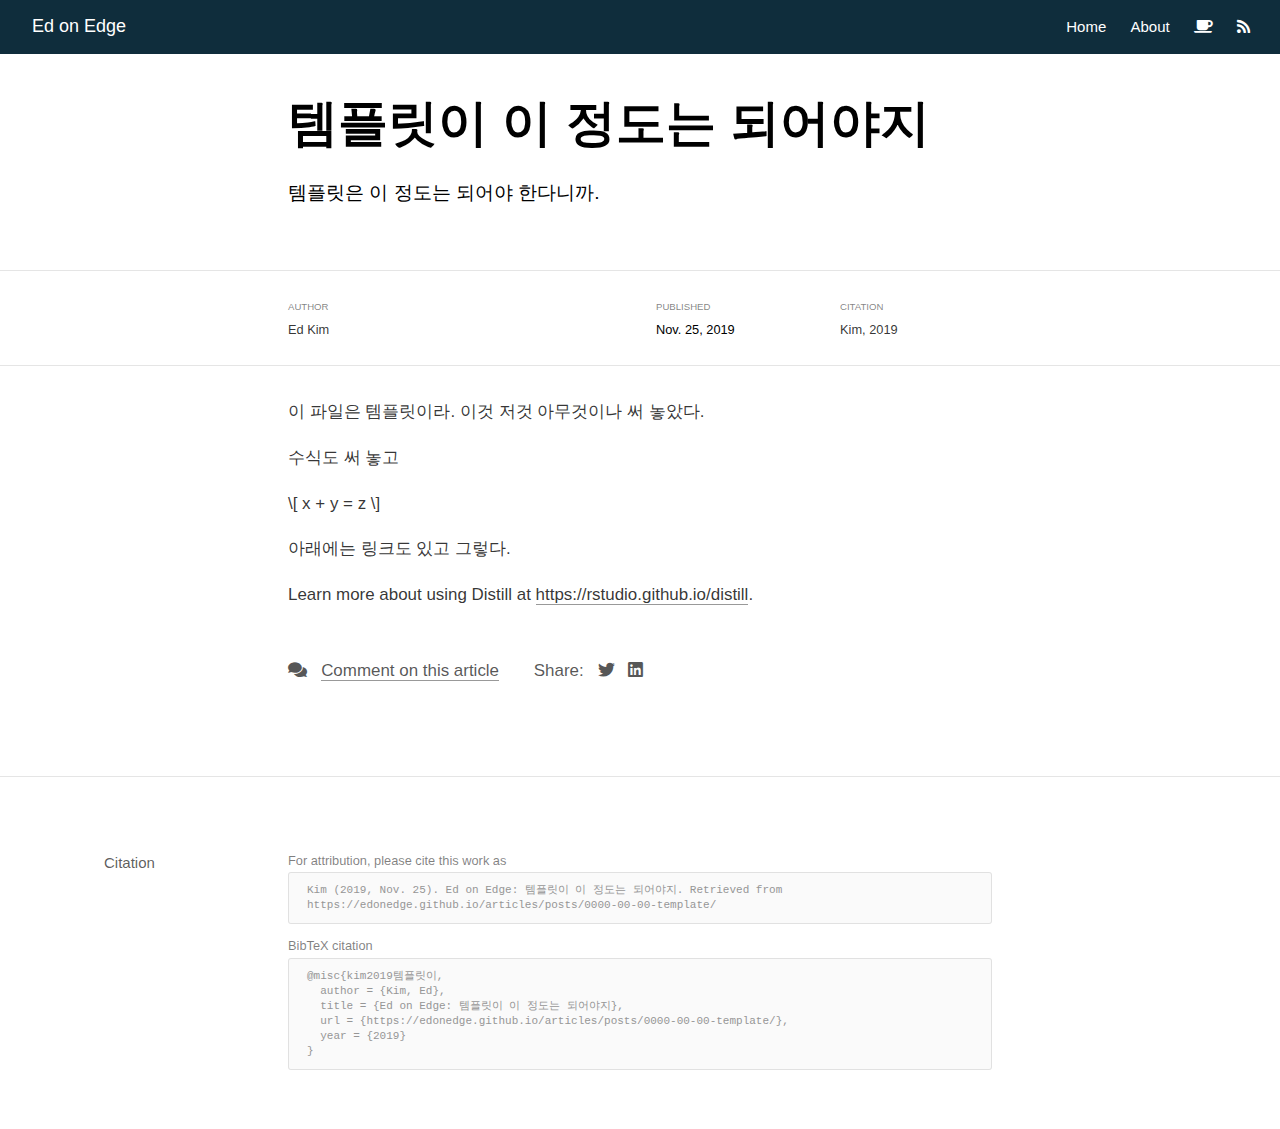
==== commit 8d0b63ed: "update" ====
--- a/docs/posts/0000-00-00-template/index.html
+++ b/docs/posts/0000-00-00-template/index.html
@@ -19,9 +19,9 @@
  <!--/radix_placeholder_import_source-->
 
   <!--radix_placeholder_meta_tags-->
-<title>Ed on Edge: Algebra</title>
-
-<meta property="description" itemprop="description" content="A short description of the post."/>
+<title>Ed on Edge: 템플릿이 이 정도는 되어야지</title>
+
+<meta property="description" itemprop="description" content="템플릿은 이 정도는 되어야 한다니까."/>
 
 <link rel="canonical" href="https://edonedge.github.io/articles/posts/0000-00-00-template/"/>
 
@@ -31,21 +31,21 @@
 <meta name="article:author" content="Ed Kim"/>
 
 <!--  https://developers.facebook.com/docs/sharing/webmasters#markup -->
-<meta property="og:title" content="Ed on Edge: Algebra"/>
+<meta property="og:title" content="Ed on Edge: 템플릿이 이 정도는 되어야지"/>
 <meta property="og:type" content="article"/>
-<meta property="og:description" content="A short description of the post."/>
+<meta property="og:description" content="템플릿은 이 정도는 되어야 한다니까."/>
 <meta property="og:url" content="https://edonedge.github.io/articles/posts/0000-00-00-template/"/>
 <meta property="og:locale" content="en_US"/>
 <meta property="og:site_name" content="Ed on Edge"/>
 
 <!--  https://dev.twitter.com/cards/types/summary -->
 <meta property="twitter:card" content="summary"/>
-<meta property="twitter:title" content="Ed on Edge: Algebra"/>
-<meta property="twitter:description" content="A short description of the post."/>
+<meta property="twitter:title" content="Ed on Edge: 템플릿이 이 정도는 되어야지"/>
+<meta property="twitter:description" content="템플릿은 이 정도는 되어야 한다니까."/>
 <meta property="twitter:url" content="https://edonedge.github.io/articles/posts/0000-00-00-template/"/>
 
 <!--  https://scholar.google.com/intl/en/scholar/inclusion.html#indexing -->
-<meta name="citation_title" content="Ed on Edge: Algebra"/>
+<meta name="citation_title" content="Ed on Edge: 템플릿이 이 정도는 되어야지"/>
 <meta name="citation_fulltext_html_url" content="https://edonedge.github.io/articles/posts/0000-00-00-template/"/>
 <meta name="citation_online_date" content="2019/11/25"/>
 <meta name="citation_publication_date" content="2019/11/25"/>
@@ -54,12 +54,12 @@
   <!--radix_placeholder_rmarkdown_metadata-->
 
 <script type="text/json" id="radix-rmarkdown-metadata">
-{"type":"list","attributes":{"names":{"type":"character","attributes":{},"value":["title","description","author","date","output","citation_url","canonical_url"]}},"value":[{"type":"character","attributes":{},"value":["Algebra"]},{"type":"character","attributes":{},"value":["A short description of the post."]},{"type":"list","attributes":{},"value":[{"type":"list","attributes":{"names":{"type":"character","attributes":{},"value":["name","url"]}},"value":[{"type":"character","attributes":{},"value":["Ed Kim"]},{"type":"character","attributes":{},"value":["https://edonedge.github.io/"]}]}]},{"type":"character","attributes":{},"value":["11-25-2019"]},{"type":"list","attributes":{"names":{"type":"character","attributes":{},"value":["distill::distill_article"]}},"value":[{"type":"list","attributes":{"names":{"type":"character","attributes":{},"value":["self_contained"]}},"value":[{"type":"logical","attributes":{},"value":[false]}]}]},{"type":"character","attributes":{},"value":["https://edonedge.github.io/articles/posts/0000-00-00-template/"]},{"type":"character","attributes":{},"value":["https://edonedge.github.io/articles/posts/0000-00-00-template/"]}]}
+{"type":"list","attributes":{"names":{"type":"character","attributes":{},"value":["title","description","author","date","draft","output","citation_url","canonical_url"]}},"value":[{"type":"character","attributes":{},"value":["템플릿이 이 정도는 되어야지"]},{"type":"character","attributes":{},"value":["템플릿은 이 정도는 되어야 한다니까."]},{"type":"list","attributes":{},"value":[{"type":"list","attributes":{"names":{"type":"character","attributes":{},"value":["name","url"]}},"value":[{"type":"character","attributes":{},"value":["Ed Kim"]},{"type":"character","attributes":{},"value":["https://edonedge.github.io/"]}]}]},{"type":"character","attributes":{},"value":["11-25-2019"]},{"type":"logical","attributes":{},"value":[false]},{"type":"list","attributes":{"names":{"type":"character","attributes":{},"value":["distill::distill_article"]}},"value":[{"type":"list","attributes":{"names":{"type":"character","attributes":{},"value":["self_contained"]}},"value":[{"type":"logical","attributes":{},"value":[false]}]}]},{"type":"character","attributes":{},"value":["https://edonedge.github.io/articles/posts/0000-00-00-template/"]},{"type":"character","attributes":{},"value":["https://edonedge.github.io/articles/posts/0000-00-00-template/"]}]}
 </script>
 <!--/radix_placeholder_rmarkdown_metadata-->
   
   <script type="text/json" id="radix-resource-manifest">
-  {"type":"character","attributes":{},"value":["template_files/bowser-1.9.3/bowser.min.js","template_files/distill-2.2.21/template.v2.js","template_files/jquery-1.11.3/jquery.min.js","template_files/webcomponents-2.0.0/webcomponents.js"]}
+  {"type":"character","attributes":{},"value":["Icon\r","template_files/bowser-1.9.3/bowser.min.js","template_files/bowser-1.9.3/Icon\r","template_files/distill-2.2.21/Icon\r","template_files/distill-2.2.21/template.v2.js","template_files/Icon\r","template_files/jquery-1.11.3/Icon\r","template_files/jquery-1.11.3/jquery.min.js","template_files/webcomponents-2.0.0/Icon\r","template_files/webcomponents-2.0.0/webcomponents.js"]}
   </script>
   <!--radix_placeholder_navigation_in_header-->
 
@@ -1302,7 +1302,7 @@
 <!--radix_placeholder_front_matter-->
 
 <script id="distill-front-matter" type="text/json">
-{"title":"Algebra","description":"A short description of the post.","authors":[{"author":"Ed Kim","authorURL":"https://edonedge.github.io/","affiliation":"&nbsp;","affiliationURL":"#"}],"publishedDate":"2019-11-25T00:00:00.000-08:00","citationText":"Kim, 2019"}
+{"title":"템플릿이 이 정도는 되어야지","description":"템플릿은 이 정도는 되어야 한다니까.","authors":[{"author":"Ed Kim","authorURL":"https://edonedge.github.io/","affiliation":"&nbsp;","affiliationURL":"#"}],"publishedDate":"2019-11-25T00:00:00.000-08:00","citationText":"Kim, 2019"}
 </script>
 
 <!--/radix_placeholder_front_matter-->
@@ -1330,8 +1330,8 @@
 <!--/radix_placeholder_site_before_body-->
 
 <div class="d-title">
-<h1>Algebra</h1>
-<p><p>A short description of the post.</p></p>
+<h1>템플릿이 이 정도는 되어야지</h1>
+<p><p>템플릿은 이 정도는 되어야 한다니까.</p></p>
 </div>
 
 <div class="d-byline">
@@ -1341,10 +1341,14 @@
 </div>
 
 <div class="d-article">
-<p>Write someting here.</p>
+<p>이 파일은 템플릿이라. 이것 저것 아무것이나 써 놓았다.</p>
+<p>수식도 써 놓고</p>
+<p><span class="math display">\[ x + y = z \]</span></p>
+<p>아래에는 링크도 있고 그렇다.</p>
 <p>Learn more about using Distill at <a href="https://rstudio.github.io/distill" class="uri">https://rstudio.github.io/distill</a>.</p>
 <!--stackedit_data:
-eyJoaXN0b3J5IjpbLTE3OTMwMzE2NDRdfQ==
+eyJoaXN0b3J5IjpbLTEyMjIyMTYyMzIsNDQ1MDQ5NzUsLTE3OT
+MwMzE2NDRdfQ==
 -->
 <!--radix_placeholder_article_footer-->
 <div class="article-footer">
@@ -1356,10 +1360,10 @@
     </span>
     <span class="article-sharing">
       Share: &nbsp;
-      <a href="https://twitter.com/share?text=Algebra&amp;url=https%3A%2F%2Fedonedge.github.io%2Farticles%2Fposts%2F0000-00-00-template%2F">
+      <a href="https://twitter.com/share?text=%ED%85%9C%ED%94%8C%EB%A6%BF%EC%9D%B4%20%EC%9D%B4%20%EC%A0%95%EB%8F%84%EB%8A%94%20%EB%90%98%EC%96%B4%EC%95%BC%EC%A7%80&amp;url=https%3A%2F%2Fedonedge.github.io%2Farticles%2Fposts%2F0000-00-00-template%2F">
         <i class="fab fa-twitter"></i>
       </a>
-      <a href="https://www.linkedin.com/shareArticle?mini=true&amp;url=https%3A%2F%2Fedonedge.github.io%2Farticles%2Fposts%2F0000-00-00-template%2F&amp;title=Algebra">
+      <a href="https://www.linkedin.com/shareArticle?mini=true&amp;url=https%3A%2F%2Fedonedge.github.io%2Farticles%2Fposts%2F0000-00-00-template%2F&amp;title=%ED%85%9C%ED%94%8C%EB%A6%BF%EC%9D%B4%20%EC%9D%B4%20%EC%A0%95%EB%8F%84%EB%8A%94%20%EB%90%98%EC%96%B4%EC%95%BC%EC%A7%80">
         <i class="fab fa-linkedin"></i>
       </a>
     </span>
@@ -1385,6 +1389,15 @@
 <div class="d-appendix">
 </div>
 
+<!-- dynamically load mathjax for compatibility with self-contained -->
+<script>
+  (function () {
+    var script = document.createElement("script");
+    script.type = "text/javascript";
+    script.src  = "https://mathjax.rstudio.com/latest/MathJax.js?config=TeX-AMS-MML_HTMLorMML";
+    document.getElementsByTagName("head")[0].appendChild(script);
+  })();
+</script>
 
 <!--radix_placeholder_site_after_body-->
 <!--/radix_placeholder_site_after_body-->
@@ -1392,11 +1405,11 @@
 <div class="appendix-bottom">
   <h3 id="citation">Citation</h3>
   <p>For attribution, please cite this work as</p>
-  <pre class="citation-appendix short">Kim (2019, Nov. 25). Ed on Edge: Algebra. Retrieved from https://edonedge.github.io/articles/posts/0000-00-00-template/</pre>
+  <pre class="citation-appendix short">Kim (2019, Nov. 25). Ed on Edge: 템플릿이 이 정도는 되어야지. Retrieved from https://edonedge.github.io/articles/posts/0000-00-00-template/</pre>
   <p>BibTeX citation</p>
-  <pre class="citation-appendix long">@misc{kim2019algebra,
+  <pre class="citation-appendix long">@misc{kim2019템플릿이,
   author = {Kim, Ed},
-  title = {Ed on Edge: Algebra},
+  title = {Ed on Edge: 템플릿이 이 정도는 되어야지},
   url = {https://edonedge.github.io/articles/posts/0000-00-00-template/},
   year = {2019}
 }</pre>
